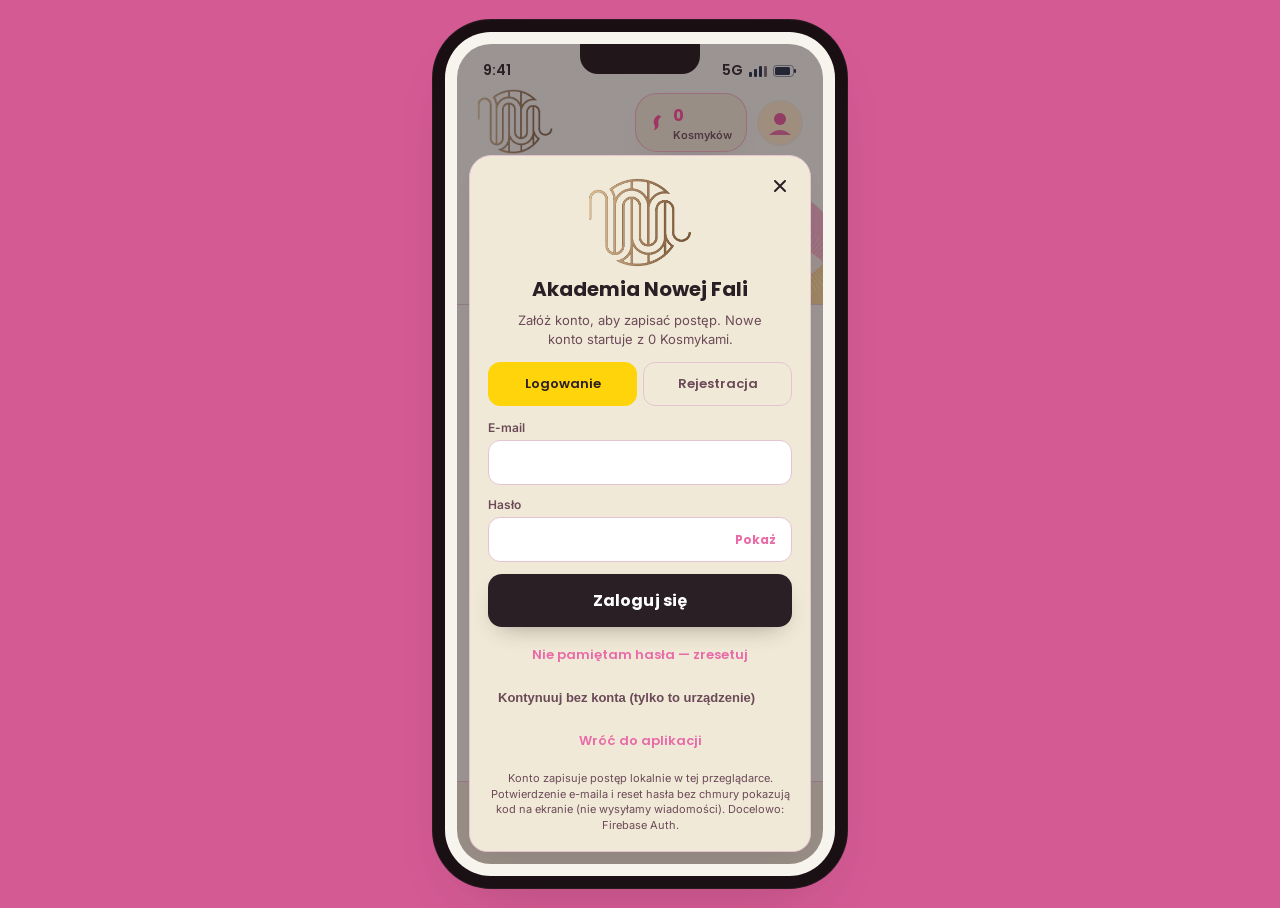
==== index.html @ e3525cc2 "Merge pull request #19 from barbaramajtm/cursor/auth-dismiss-home-71a2 fix: możliwość cofnięcia z lo" ====
<!DOCTYPE html>
<html lang="pl">
<head>
<meta charset="UTF-8">
<meta name="viewport" content="width=device-width, initial-scale=1.0">
<title>Akademia Nowej Fali</title>
<link rel="preconnect" href="https://fonts.googleapis.com">
<link rel="preconnect" href="https://fonts.gstatic.com" crossorigin>
<link href="https://fonts.googleapis.com/css2?family=Poppins:wght@400;500;600;700&family=Inter:wght@400;500;600&display=swap" rel="stylesheet">
<link rel="stylesheet" href="css/styles.css">
<script src="https://cdn.onesignal.com/sdks/web/v16/OneSignalSDK.page.js" defer></script>
<script>
  window.OneSignalDeferred = window.OneSignalDeferred || [];
  OneSignalDeferred.push(async function (OneSignal) {
    try {
      var path = location.pathname || '/';
      var base = path.replace(/\/index\.html$/i, '').replace(/\/$/, '') || '';
      /* Na GitHub Pages base = "/akademia-nowej-fali"; lokalnie może być "". */
      var swFile = (base ? base.slice(1) + '/' : '') + 'OneSignalSDKWorker.js';
      var swScope = (base || '') + '/';

      await OneSignal.init({
        appId: 'f9ab3b3e-9ff5-4d38-a955-3f979846f350',
        safari_web_id: 'web.onesignal.auto.09714a24-a3bb-414f-8109-d75a4f07e6fa',
        serviceWorkerPath: swFile,
        serviceWorkerParam: { scope: swScope },
        notifyButton: {
          enable: false
        }
      });

      window.AnfOneSignal = OneSignal;
      document.dispatchEvent(new CustomEvent('anf-onesignal-ready'));
    } catch (err) {
      console.error('[ANF OneSignal] init failed', err);
    }
  });
</script>
</head>
<body>
<div class="device">
  <div class="notch"></div>
  <div class="screen" id="screen">

    <!-- HOME -->
    <div id="view-home" class="view view-shell active">
      <div class="view-scroll">
        <section class="home-editorial editorial-grain" aria-label="Powitanie">
          <div class="home-editorial-blobs" aria-hidden="true"></div>
          <div class="home-editorial-eye" aria-hidden="true">
            <img src="assets/images/eye-motif-brand.png" alt="" width="108" height="162" decoding="async">
          </div>
          <div class="status">
            <span>9:41</span>
            <div class="icons"><span>5G</span>
              <svg width="18" height="12" viewBox="0 0 18 12"><rect x="0" y="7" width="3" height="5" rx="1" fill="#1E2A44"/><rect x="5" y="4" width="3" height="8" rx="1" fill="#1E2A44"/><rect x="10" y="1" width="3" height="11" rx="1" fill="#1E2A44"/><rect x="15" y="1" width="3" height="11" rx="1" fill="#6F6A70"/></svg>
              <svg width="24" height="12" viewBox="0 0 24 12"><rect x="0.5" y="0.5" width="20" height="11" rx="3" fill="none" stroke="#1E2A44" opacity=".5"/><rect x="2" y="2" width="15" height="8" rx="1.5" fill="#1E2A44"/><rect x="21" y="4" width="2" height="4" rx="1" fill="#1E2A44"/></svg>
            </div>
          </div>
          <div class="home-editorial-body">
            <div class="home-topbar">
              <div class="home-brand-logo">
                <img src="assets/images/nf-logo-gold.png" alt="Nowa Fala" width="76" height="65" decoding="async">
              </div>
              <div class="header-side">
                <div class="kosmyk-pill" aria-label="Kosmyki">
                  <svg width="19" height="19" viewBox="0 0 20 20" aria-hidden="true" focusable="false"><path d="M12 2 C7 5 6 9 8 13 C9 16 8 18 6 18 C10 18 13 15 12 11 C11.4 8.5 12.5 5.5 15 4 C14 3 13 2.4 12 2Z" fill="#FF4794"/></svg>
                  <div><div class="num" id="homeKosmyki">0</div><div class="lbl">Kosmyków</div></div>
                </div>
                <button class="avatar" id="homeAvatarBtn" type="button" aria-label="Profil" data-avatar-host data-avatar-size="30">
                  <svg width="30" height="30" viewBox="0 0 30 30"><circle cx="15" cy="11" r="6" fill="#FF4794"/><path d="M4 27 Q15 17 26 27 Z" fill="#2A1F24"/></svg>
                </button>
              </div>
            </div>
            <div class="header">
              <div class="greet">
                <div class="hello">Cześć, <span id="homeUserLabel">Uczennico</span></div>
                <div class="sub">Gotowa na dzisiejszą falę?</div>
              </div>
            </div>
            <p class="home-tagline">
              <span class="home-tagline-line">Zobacz więcej. Zrozum włosy.</span>
              <span class="home-tagline-line home-tagline-line--strong">Działaj świadomie.</span>
            </p>
          </div>
        </section>
        <div class="content">
          <div class="stats">
            <div class="stat-card stat-card--level">
              <div class="stat-top"><span class="stat-label">TWÓJ POZIOM</span><span class="stat-val" id="homeFala">Fala 7</span></div>
              <div class="bar"><i id="homeFalaBar" style="width:64%"></i></div>
              <div class="stat-foot" id="homeFalaFoot">640 / 1000 do Fali 8</div>
            </div>
            <div class="stat-card stat-card--streak" id="homeStreakCard">
              <div class="stat-top">
                <span class="stat-label">UTRZYMAJ SERIĘ</span>
                <span class="stat-val" id="homeStreak">12 <small>dni</small></span>
              </div>
              <div class="streak-visual" id="homeStreakVisual">
                <svg class="streak-kosmyk" width="18" height="18" viewBox="0 0 20 20" aria-hidden="true" focusable="false">
                  <path d="M12 2 C7 5 6 9 8 13 C9 16 8 18 6 18 C10 18 13 15 12 11 C11.4 8.5 12.5 5.5 15 4 C14 3 13 2.4 12 2Z" fill="#FFD40A"/>
                </svg>
                <div class="streak-days" id="homeStreakDays" role="img" aria-label="Postęp serii w tym tygodniu"></div>
              </div>
              <div class="streak-bar" role="presentation"><i id="homeStreakBar" style="width:85%"></i></div>
              <div class="stat-foot" id="homeStreakFoot">Zrób dziś jedną lekcję.</div>
            </div>
          </div>
          <section class="course-progress" id="homeCourseProgress" aria-labelledby="homeCourseLabel">
            <div class="course-progress-head">
              <span class="course-progress-label" id="homeCourseLabel">Postęp w Akademii</span>
              <span class="course-progress-val" id="homeCourseVal" aria-live="polite">0 z 0 dostępnych lekcji</span>
            </div>
            <div class="course-progress-track" id="homeCourseTrack" role="img" aria-label="Segmenty postępu w dostępnych lekcjach"></div>
            <p class="course-progress-foot" id="homeCourseFoot">Kolejne etapy będą pojawiać się tutaj wraz z rozwojem kursu.</p>
          </section>
          <div id="homeNotice" class="home-notice" hidden role="status"></div>
          <div id="homeModules"></div>
          <div id="homeSectionMission" class="home-section-hidden">
          <div class="sec-head"><h3>Misja dnia</h3></div>
          <div class="mission">
            <div class="ill">
              <svg width="26" height="26" viewBox="0 0 26 26"><circle cx="13" cy="13" r="11" fill="none" stroke="#D9982C" stroke-width="2"/><path d="M8 13l3 3 6-6" fill="none" stroke="#D9982C" stroke-width="2.4" stroke-linecap="round" stroke-linejoin="round"/></svg>
            </div>
            <div class="txt">
              <div class="k">Dziś</div>
              <div class="t">Rozpoznaj 6 typów struktury włosa</div>
              <div class="r">+30 Kosmyków · ok. 4 min</div>
            </div>
            <button class="go" type="button" disabled>Zacznij</button>
          </div>
          </div>
          <div id="homeSectionModules" class="home-section-hidden">
          <div class="sec-head"><h3>Twoje moduły</h3><a href="#" tabindex="-1">Zobacz wszystkie</a></div>
          <div class="modules">
            <div class="mod m-coral">
              <div class="ico"><svg width="26" height="26" viewBox="0 0 26 26"><rect x="9" y="3" width="8" height="13" rx="2.5" fill="#D86A3C"/><rect x="10.5" y="16" width="5" height="6" rx="1.5" fill="#C55B30"/><path d="M13 16v4" stroke="#FBE9DE" stroke-width="1.4"/><circle cx="13" cy="8" r="2" fill="#FBE9DE"/></svg></div>
              <div class="name">Koloryzacja</div>
              <div class="prog-lbl">4 / 8 Spraw</div>
              <div class="mbar"><i style="width:50%"></i></div>
            </div>
            <div class="mod m-plum">
              <div class="ico"><svg width="26" height="26" viewBox="0 0 26 26"><circle cx="7" cy="7" r="3.4" fill="none" stroke="#6E5391" stroke-width="2"/><circle cx="7" cy="19" r="3.4" fill="none" stroke="#6E5391" stroke-width="2"/><path d="M9.5 9.5L22 20M9.5 16.5L22 6" stroke="#6E5391" stroke-width="2" stroke-linecap="round"/></svg></div>
              <div class="name">Strzyżenie</div>
              <div class="prog-lbl">2 / 10 Spraw</div>
              <div class="mbar"><i style="width:20%"></i></div>
            </div>
            <div class="mod m-pink">
              <div class="ico"><svg width="26" height="26" viewBox="0 0 26 26"><path d="M13 3 C7 10 6 13 6 16 a7 7 0 0 0 14 0 C20 13 19 10 13 3Z" fill="none" stroke="#CF7392" stroke-width="2" stroke-linejoin="round"/><circle cx="13" cy="16" r="2.4" fill="#CF7392"/></svg></div>
              <div class="name">Chemia włosa</div>
              <div class="prog-lbl">6 / 9 Spraw</div>
              <div class="mbar"><i style="width:66%"></i></div>
            </div>
            <div class="mod m-sage">
              <div class="ico"><svg width="26" height="26" viewBox="0 0 26 26"><path d="M13 3l8 3v6c0 5-3.5 8-8 9-4.5-1-8-4-8-9V6l8-3Z" fill="none" stroke="#5F7449" stroke-width="2" stroke-linejoin="round"/><path d="M9.5 13l2.5 2.5 5-5" fill="none" stroke="#5F7449" stroke-width="2.2" stroke-linecap="round" stroke-linejoin="round"/></svg></div>
              <div class="name">BHP</div>
              <div class="prog-lbl">8 / 8 Spraw</div>
              <div class="mbar"><i style="width:100%"></i></div>
            </div>
          </div>
          </div>
          <div class="sec-head"><h3>Gablotka osiągnięć</h3></div>
          <button class="gablotka" id="homeGablotkaBtn" type="button">
            <div class="gab-badges" id="homeGabBadges"></div>
            <div class="gab-txt">
              <div class="t" id="homeGabCount">Gablotka</div>
              <div class="s" id="homeGabHint">Osiągnięcia pojawią się wraz z kolejnymi modułami</div>
            </div>
            <div class="gab-arrow">
              <svg width="9" height="16" viewBox="0 0 9 16"><path d="M1 1l6 7-6 7" fill="none" stroke="#1E2A44" stroke-width="2" stroke-linecap="round" stroke-linejoin="round" opacity="0.5"/></svg>
            </div>
          </button>
        </div>
      </div>
    </div>

    <!-- GABLOTKA -->
    <div id="view-gablotka" class="view view-shell">
      <div class="view-scroll">
        <header class="gab-hero editorial-grain">
          <div class="gab-hero-eye" aria-hidden="true">
            <img src="assets/images/eye-motif-brand.png" alt="" width="78" height="117" decoding="async">
          </div>
          <h2 id="gablotkaTitle">Twoja Gablotka</h2>
          <p class="gab-hero-sub" id="gablotkaSummary">Tu trafiają rzeczy, na które naprawdę trzeba było zapracować.</p>
          <p class="gab-hero-aside">Samo dobre światło nie wystarczy. Liczy się też wiedza.</p>
        </header>
        <div class="content content-tight" id="gablotkaBody">
          <!-- wypełniane przez shell.js -->
        </div>
      </div>
    </div>

    <!-- MODAL ODZNAKI -->
    <div class="modal-overlay" id="badgeModal" hidden>
      <div class="modal-sheet badge-modal-sheet" role="dialog" aria-labelledby="badgeModalTitle" aria-modal="true">
        <div class="badge-modal-symbol" id="badgeModalSymbol" aria-hidden="true"></div>
        <h3 id="badgeModalTitle">Odznaka</h3>
        <p class="badge-modal-status" id="badgeModalStatus"></p>
        <p class="badge-modal-desc" id="badgeModalDesc"></p>
        <p class="badge-modal-cond" id="badgeModalCond"></p>
        <p class="badge-modal-date" id="badgeModalDate" hidden></p>
        <div class="modal-actions">
          <button class="btn btn-primary" id="badgeModalClose" type="button">Zamknij</button>
        </div>
      </div>
    </div>

    <!-- PROFIL -->
    <div id="view-profile" class="view view-shell">
      <div class="view-scroll">
        <div class="profile-hero editorial-grain">
          <div class="profile-hero-eye" aria-hidden="true">
            <img src="assets/images/eye-motif-brand.png" alt="" width="96" height="144" decoding="async">
          </div>
          <div class="profile-hero-logo" aria-hidden="true">
            <img src="assets/images/nf-logo-gold.png" alt="" width="56" height="48" decoding="async">
          </div>
          <div class="profile-hero-arc" aria-hidden="true"></div>
          <div class="subpage-head profile-head">
            <h2>Profil</h2>
            <p id="profileSub">Twoje postępy w nauce</p>
          </div>
        </div>
        <div class="content content-tight">
          <div class="profile-card profile-card--main">
            <button type="button" class="profile-avatar" id="profileAvatarBtn" data-avatar-host data-avatar-size="54" aria-label="Zmień avatar">
              <svg width="54" height="54" viewBox="0 0 30 30"><circle cx="15" cy="11" r="6" fill="#FF4794"/><path d="M4 27 Q15 17 26 27 Z" fill="#2A1F24"/></svg>
            </button>
            <p class="profile-avatar-hint">Dotknij, aby wybrać avatar</p>
            <div class="profile-name" id="profileName">Uczennico</div>
            <div class="profile-meta" id="profileMeta">Fala 1 · 0 Kosmyków</div>
            <div class="profile-kos-chip">
              <svg width="16" height="16" viewBox="0 0 20 20" aria-hidden="true"><path d="M12 2 C7 5 6 9 8 13 C9 16 8 18 6 18 C10 18 13 15 12 11 C11.4 8.5 12.5 5.5 15 4 C14 3 13 2.4 12 2Z" fill="#FF4794"/></svg>
              <span id="profileKosmyki">0</span> Kosmyków
            </div>
          </div>
          <section class="profile-account" aria-labelledby="profileAccountTitle">
            <h3 id="profileAccountTitle">Konto</h3>
            <p class="profile-account-meta" id="profileAccountMeta">Nie jesteś zalogowana.</p>
            <div class="profile-account-actions">
              <button type="button" class="btn btn-primary" id="profileAuthOpen">Zaloguj / Załóż konto</button>
              <button type="button" class="btn btn-ghost" id="profileLogout" hidden>Wyloguj</button>
            </div>
          </section>
          <div class="stats profile-stats">
            <div class="stat-card stat-card--level">
              <div class="stat-top"><span class="stat-label" id="profileLevelLabel">TWÓJ POZIOM</span><span class="stat-val" id="profileFala">Fala 1</span></div>
              <div class="bar"><i id="profileFalaBar" style="width:0%"></i></div>
              <div class="stat-foot" id="profileFalaFoot">0 / 1000 do Fali 2</div>
            </div>
            <div class="stat-card stat-card--streak">
              <div class="stat-top"><span class="stat-label" id="profileStreakLabel">UTRZYMAJ SERIĘ</span><span class="stat-val" id="profileStreak">0 <small>dni</small></span></div>
              <div class="stat-foot" id="profileStreakFoot">Zrób dziś jedną lekcję.</div>
            </div>
          </div>
          <section class="profile-rhythm" aria-labelledby="profileRhythmTitle">
            <h3 id="profileRhythmTitle">Twój rytm nauki</h3>
            <p id="profileRhythmVal">Ukończ pierwszą lekcję, aby zobaczyć swój rytm</p>
          </section>
          <section class="profile-push" aria-labelledby="profilePushTitle">
            <h3 id="profilePushTitle">Powiadomienia</h3>
            <p class="profile-push-note">Włącz przypomnienia o nauce — dostaniesz je nawet gdy aplikacja jest zamknięta.</p>
            <button type="button" class="btn btn-ghost profile-push-btn" id="profilePushEnable">Włącz powiadomienia</button>
            <p class="profile-push-status" id="profilePushStatus" hidden></p>
          </section>
          <section class="profile-admin" id="profileAdminSection" aria-labelledby="profileAdminTitle" hidden>
            <h3 id="profileAdminTitle">Administrator / QA</h3>
            <p class="profile-admin-note">Tryb piaskownicy: przeglądaj wszystkie lekcje bez zmiany postępu uczennicy. Widoczne tylko po wejściu z <code>?admin=1</code> i haśle.</p>
            <button type="button" class="btn btn-primary profile-admin-btn" id="profileAdminToggle">Włącz tryb administratora</button>
            <button type="button" class="btn btn-ghost profile-admin-btn" id="profileAdminUsers" hidden>Lista kont uczennic</button>
            <button type="button" class="btn btn-ghost profile-admin-btn" id="profileResetProgress">Reset postępu użytkownika</button>
          </section>
        </div>
      </div>
    </div>

    <!-- LEKCJA -->
    <div id="view-lesson" class="view view-lesson">
      <div class="topbar">
        <button class="close" id="closeBtn" type="button" aria-label="Zamknij lekcję"></button>
        <div class="progress" id="progress"></div>
        <div class="kwrap" id="kwrap">
          <span class="kicon" id="kicon"></span>
          <span class="num" id="kNum">0</span>
        </div>
      </div>
      <div class="float-k" id="floatK"></div>
      <div class="stage" id="stage"></div>
      <div class="feedback" id="fb">
        <div class="fhead">
          <div class="fic" id="fic"></div>
          <div class="ftitle" id="ftitle"></div>
          <div class="kchip" id="fkchip">
            <span class="kicon-sm" id="fkicon"></span>
            <span id="fkval"></span>
          </div>
        </div>
        <div class="fclient" id="fclient" hidden></div>
        <div class="fwhy" id="fwhy"></div>
        <div class="bonus" id="fbonus" hidden></div>
        <div class="aha" id="faha" hidden>
          <div class="at"><span class="eye-motif eye-motif--hint" aria-hidden="true"><svg viewBox="0 0 80 48" fill="none"><ellipse cx="40" cy="18" rx="28" ry="14" fill="#FFD40A" opacity=".55"/><path d="M8 30 Q40 8 72 30 Q40 44 8 30Z" fill="#E8A8B8"/><ellipse cx="40" cy="28" rx="22" ry="12" fill="#FFFBF5"/><circle cx="40" cy="28" r="9" fill="#D97B94"/><circle cx="40" cy="28" r="4.5" fill="#1A2744"/><circle cx="43" cy="25" r="1.6" fill="#FFFBF5" opacity=".7"/></svg></span>Wskazówka eksperta</div>
          <div class="ab" id="fahab"></div>
        </div>
        <button class="btn btn-primary" id="fnext" type="button">Dalej</button>
      </div>
    </div>

    <!-- DOLNA NAWIGACJA (Home, Gablotka, Profil) -->
    <nav class="shell-nav" id="shellNav">
      <button class="nav-item active" data-nav="home" type="button">
        <svg width="24" height="24" viewBox="0 0 24 24"><path d="M3 11l9-7 9 7M5 9.5V20h14V9.5" fill="none" stroke="currentColor" stroke-width="2" stroke-linecap="round" stroke-linejoin="round"/></svg>
        Nauka<div class="dot"></div>
      </button>
      <button class="nav-item" data-nav="reviews" type="button" disabled aria-disabled="true">
        <svg width="24" height="24" viewBox="0 0 24 24"><path d="M20 12a8 8 0 1 1-2.3-5.6M20 4v4h-4" fill="none" stroke="currentColor" stroke-width="2" stroke-linecap="round" stroke-linejoin="round"/></svg>
        Powtórki<div class="dot"></div>
      </button>
      <button class="nav-item" data-nav="ranking" type="button" disabled aria-disabled="true">
        <svg width="24" height="24" viewBox="0 0 24 24"><path d="M6 20v-6M12 20V4M18 20v-9" fill="none" stroke="currentColor" stroke-width="2" stroke-linecap="round" stroke-linejoin="round"/></svg>
        Ranking<div class="dot"></div>
      </button>
      <button class="nav-item" data-nav="profile" type="button">
        <svg width="24" height="24" viewBox="0 0 24 24"><circle cx="12" cy="8" r="4" fill="none" stroke="currentColor" stroke-width="2"/><path d="M4 20c0-4 3.5-6 8-6s8 2 8 6" fill="none" stroke="currentColor" stroke-width="2" stroke-linecap="round"/></svg>
        Profil<div class="dot"></div>
      </button>
    </nav>

    <!-- AUTH GATE (wewnątrz ekranu telefonu) -->
    <div class="auth-gate" id="authGate" hidden>
      <div class="auth-sheet" role="dialog" aria-labelledby="authTitle" aria-modal="true">
        <button type="button" class="auth-close" id="authCloseBtn" aria-label="Zamknij i wróć do aplikacji">
          <svg width="18" height="18" viewBox="0 0 18 18" aria-hidden="true" focusable="false">
            <path d="M4 4l10 10M14 4L4 14" fill="none" stroke="currentColor" stroke-width="2" stroke-linecap="round"/>
          </svg>
        </button>
        <div class="auth-brand">
          <img class="nf-logo" src="assets/images/nf-logo-gold.png" alt="Nowa Fala" width="104" height="89" decoding="async">
          <h2 id="authTitle">Akademia Nowej Fali</h2>
          <p>Załóż konto, aby zapisać postęp. Nowe konto startuje z 0 Kosmykami.</p>
        </div>
        <div class="auth-tabs" role="tablist">
          <button type="button" class="auth-tab is-active" id="authTabLogin" data-auth-tab="login">Logowanie</button>
          <button type="button" class="auth-tab" id="authTabRegister" data-auth-tab="register">Rejestracja</button>
        </div>

        <div class="auth-panel" id="authPanelLogin">
          <div class="auth-field">
            <label for="authLoginEmail">E-mail</label>
            <input id="authLoginEmail" type="email" autocomplete="username" required>
          </div>
          <div class="auth-field">
            <label for="authLoginPassword">Hasło</label>
            <div class="auth-pass-wrap">
              <input id="authLoginPassword" type="password" autocomplete="current-password" required>
              <button type="button" class="auth-peek-btn" data-peek-for="authLoginPassword" aria-label="Pokaż hasło">Pokaż</button>
            </div>
          </div>
          <p class="auth-error" id="authLoginError" role="alert"></p>
          <div class="auth-actions">
            <button type="button" class="btn btn-primary" id="authLoginSubmit">Zaloguj się</button>
            <button type="button" class="auth-link-btn" id="authForgotOpen">Nie pamiętam hasła — zresetuj</button>
          </div>
        </div>

        <div class="auth-panel" id="authPanelRegister" hidden>
          <div class="auth-field">
            <label for="authRegName">Imię</label>
            <input id="authRegName" type="text" autocomplete="given-name" required>
          </div>
          <div class="auth-field">
            <label for="authRegEmail">E-mail</label>
            <input id="authRegEmail" type="email" autocomplete="email" required>
          </div>
          <div class="auth-field">
            <label for="authRegPassword">Hasło (min. 8 znaków)</label>
            <div class="auth-pass-wrap">
              <input id="authRegPassword" type="password" autocomplete="new-password" required minlength="8">
              <button type="button" class="auth-peek-btn" data-peek-for="authRegPassword" aria-label="Pokaż hasło">Pokaż</button>
            </div>
          </div>
          <div class="auth-field">
            <label for="authRegPassword2">Powtórz hasło</label>
            <div class="auth-pass-wrap">
              <input id="authRegPassword2" type="password" autocomplete="new-password" required minlength="8">
              <button type="button" class="auth-peek-btn" data-peek-for="authRegPassword2" aria-label="Pokaż hasło">Pokaż</button>
            </div>
          </div>
          <div class="auth-consents">
            <label class="auth-check">
              <input type="checkbox" id="authConsentPrivacy">
              <span>Akceptuję <a href="privacy.html" target="_blank" rel="noopener">Politykę prywatności</a> (RODO) — wymagane.</span>
            </label>
            <label class="auth-check">
              <input type="checkbox" id="authConsentTerms">
              <span>Akceptuję <a href="terms.html" target="_blank" rel="noopener">Regulamin</a> — wymagane.</span>
            </label>
            <label class="auth-check">
              <input type="checkbox" id="authConsentAge">
              <span>Mam ukończone 16 lat albo rejestruję się za zgodą opiekuna prawnego — wymagane.</span>
            </label>
            <label class="auth-check auth-check--optional">
              <input type="checkbox" id="authConsentMarketing">
              <span>Chcę otrzymywać informacje o nowościach Akademii (opcjonalnie).</span>
            </label>
          </div>
          <p class="auth-error" id="authRegisterError" role="alert"></p>
          <div class="auth-actions">
            <button type="button" class="btn btn-primary" id="authRegisterSubmit">Utwórz konto</button>
          </div>
        </div>

        <div class="auth-panel" id="authPanelVerify" hidden>
          <p class="auth-panel-lead" id="authVerifyLead">Potwierdź adres e-mail, żeby aktywować konto.</p>
          <div class="auth-code-box" id="authVerifyCodeBox" hidden>
            <p class="auth-code-label">Twój kod potwierdzenia (tryb lokalny — <strong>nie wysyłamy e-maila</strong>):</p>
            <p class="auth-code-value" id="authVerifyCodeValue" aria-live="polite"></p>
            <p class="auth-code-hint">Zapisz ten kod. Bez serwera poczty nie dostaniesz go na skrzynkę.</p>
          </div>
          <div class="auth-field">
            <label for="authVerifyEmail">E-mail</label>
            <input id="authVerifyEmail" type="email" autocomplete="email" required>
          </div>
          <div class="auth-field">
            <label for="authVerifyCode">Kod potwierdzenia</label>
            <input id="authVerifyCode" type="text" inputmode="numeric" autocomplete="one-time-code" maxlength="8" required>
          </div>
          <p class="auth-error" id="authVerifyError" role="alert"></p>
          <div class="auth-actions">
            <button type="button" class="btn btn-primary" id="authVerifySubmit">Potwierdź e-mail</button>
            <button type="button" class="auth-link-btn" id="authVerifyResend">Pokaż nowy kod (bez e-maila)</button>
            <button type="button" class="auth-link-btn" id="authVerifyBack">Wróć do logowania</button>
          </div>
        </div>

        <div class="auth-panel" id="authPanelReset" hidden>
          <p class="auth-panel-lead">Reset hasła działa lokalnie na tym urządzeniu. <strong>Nie wysyłamy e-maili</strong> — bez Firebase / serwera poczty kod pojawi się tutaj na ekranie.</p>
          <div class="auth-field">
            <label for="authResetEmail">E-mail konta</label>
            <input id="authResetEmail" type="email" autocomplete="email" required>
          </div>
          <div class="auth-actions" id="authResetStepRequest">
            <button type="button" class="btn btn-primary" id="authResetRequest">Pokaż kod resetu</button>
          </div>
          <div id="authResetStepConfirm" hidden>
            <div class="auth-code-box" id="authResetCodeBox" hidden>
              <p class="auth-code-label">Kod resetu (tylko na tym ekranie):</p>
              <p class="auth-code-value" id="authResetCodeValue" aria-live="polite"></p>
            </div>
            <div class="auth-field">
              <label for="authResetCode">Kod resetu</label>
              <input id="authResetCode" type="text" inputmode="numeric" autocomplete="one-time-code" maxlength="8" required>
            </div>
            <div class="auth-field">
              <label for="authResetPassword">Nowe hasło (min. 8 znaków)</label>
              <div class="auth-pass-wrap">
                <input id="authResetPassword" type="password" autocomplete="new-password" required minlength="8">
                <button type="button" class="auth-peek-btn" data-peek-for="authResetPassword" aria-label="Pokaż hasło">Pokaż</button>
              </div>
            </div>
            <div class="auth-field">
              <label for="authResetPassword2">Powtórz nowe hasło</label>
              <div class="auth-pass-wrap">
                <input id="authResetPassword2" type="password" autocomplete="new-password" required minlength="8">
                <button type="button" class="auth-peek-btn" data-peek-for="authResetPassword2" aria-label="Pokaż hasło">Pokaż</button>
              </div>
            </div>
            <div class="auth-actions">
              <button type="button" class="btn btn-primary" id="authResetSubmit">Ustaw nowe hasło</button>
            </div>
          </div>
          <p class="auth-error" id="authResetError" role="alert"></p>
          <button type="button" class="auth-link-btn" id="authResetBack">Wróć do logowania</button>
        </div>

        <button type="button" class="auth-guest" id="authGuestBtn">Kontynuuj bez konta (tylko to urządzenie)</button>
        <button type="button" class="auth-link-btn auth-dismiss-link" id="authDismissBtn">Wróć do aplikacji</button>
        <p class="auth-note">Konto zapisuje postęp lokalnie w tej przeglądarce. Potwierdzenie e-maila i reset hasła bez chmury pokazują kod na ekranie (nie wysyłamy wiadomości). Docelowo: Firebase Auth.</p>
      </div>
    </div>

    <!-- ADMIN: lista kont -->
    <div class="admin-users-sheet" id="adminUsersSheet" hidden>
      <div class="admin-users-head">
        <h3>Konta uczennic</h3>
        <button type="button" class="btn btn-ghost" id="adminUsersClose">Zamknij</button>
      </div>
      <p class="auth-note" style="text-align:left;margin:0">Widoczne tylko po odblokowaniu trybu administratora hasłem. Dane z tego urządzenia.</p>
      <ul class="admin-users-list" id="adminUsersList"></ul>
    </div>

    <div class="avatar-picker-sheet" id="avatarPickerSheet" hidden>
      <div class="avatar-picker-card" role="dialog" aria-labelledby="avatarPickerTitle" aria-modal="true">
        <div class="avatar-picker-head">
          <h3 id="avatarPickerTitle">Wybierz avatar</h3>
          <button type="button" class="btn btn-ghost" id="avatarPickerClose">Zamknij</button>
        </div>
        <p class="avatar-picker-note">Zestaw gotowych awatarów — bez wgrywania zdjęć.</p>
        <div class="avatar-picker-grid" id="avatarPickerGrid"></div>
      </div>
    </div>

  </div>
</div>

<!-- MODAL WYJŚCIA Z LEKCJI -->
<div class="modal-overlay" id="exitModal" hidden>
  <div class="modal-sheet" role="dialog" aria-labelledby="exitModalTitle" aria-modal="true">
    <h3 id="exitModalTitle">Wyjść z lekcji?</h3>
    <p>Bieżący postęp zostanie utracony.</p>
    <div class="modal-actions">
      <button class="btn btn-primary" id="exitStayBtn" type="button">Zostań</button>
      <button class="btn btn-ghost modal-leave" id="exitLeaveBtn" type="button">Wyjdź</button>
    </div>
  </div>
</div>

<script src="js/auth.js"></script>
<script src="js/state.js"></script>
<script src="js/avatars.js"></script>
<script src="js/badges.js"></script>
<script src="js/lessons-catalog.js"></script>
<script src="js/admin.js"></script>
<script src="js/ui-effects.js"></script>
<script src="js/onesignal-ui.js"></script>
<script src="js/shell.js"></script>
<script src="js/app.js"></script>
</body>
</html>
---- css/styles.css ----
/* ============================================================
   Akademia Nowej Fali — paleta z nowego oka + wzornika
   off-white bg + pink / orange / yellow accents (matte, flat)
   ============================================================ */
@import url('animations.css');

:root{
  /* Tło off-white pod złote logo NF; akcenty z oka bez zmian
     (pink #E86BA8 / hot #FF4794, orange #F7A527, yellow #FFD40A) */
  --color-background:#F7F4EE;
  --color-pink:#E86BA8;
  --color-pink-hot:#FF4794;
  --color-mustard:#FFD40A;
  --color-magenta:#E86BA8;
  --color-orange:#F7A527;
  --color-surface:#F1E9D7;
  --color-ink:#2A1F24;
  --color-text-muted:#6B4A58;
  --color-line:#E5C4D0;

  --color-navy:var(--color-ink);
  --color-rose:var(--color-pink-hot);
  --color-coral:var(--color-pink-hot);
  --color-peach:#F7E6D4;
  --color-sage:#E8D4C0;
  --color-mint:#F6EFDF;
  --color-olive:#6B4A58;
  --color-pink-soft:#F5C4D8;
  --color-yellow:var(--color-mustard);

  --bg:var(--color-background);
  --card:var(--color-surface);
  --ink:var(--color-ink);
  --ink-muted:var(--color-text-muted);
  --muted:var(--color-text-muted);
  --navy:var(--color-ink);
  --rose:var(--color-pink-hot);
  --coral:var(--color-pink-hot);
  --magenta:var(--color-pink);
  --peach:var(--color-peach);
  --mustard:var(--color-mustard);
  --sage:var(--color-sage);
  --mint:var(--color-mint);
  --olive:var(--color-olive);
  --line:var(--color-line);
  --terracotta:var(--color-orange);
  --dusty-pink:#F0A0C0;
  --cream:var(--color-surface);
  --plum-tint:#F8D6E6;
  --red-tint:#F8D0E0;
  --gold-tint:#FFE9A0;
  --pink-soft:var(--color-pink-soft);
  --orange:var(--color-orange);
  --yellow:var(--color-mustard);
  --pink:var(--color-pink);
  --pink-hot:var(--color-pink-hot);

  --r-lg:28px;
  --r:20px;
  --r-sm:14px;
  --radius-lg:28px;
  --radius:20px;
  --radius-sm:14px;
  --shadow-soft:0 14px 36px -20px rgba(42,31,36,.22);
  --shadow-card:0 12px 30px -16px rgba(42,31,36,.16);
}

*{margin:0;padding:0;box-sizing:border-box;-webkit-font-smoothing:antialiased;}
html{overflow-x:hidden;}
body{font-family:'Inter',sans-serif;background:#D45A94;color:var(--ink);min-height:100vh;min-height:100dvh;display:flex;align-items:center;justify-content:center;padding:32px 16px;font-size:15px;overflow-x:hidden;}

.device{width:390px;height:844px;max-width:100vw;background:var(--bg);border-radius:46px;padding:12px;position:relative;
  box-shadow:0 28px 64px -24px rgba(42,31,36,.28),0 0 0 12px #1a1014,0 0 0 13px #2a1a22;overflow:hidden;}
.notch{position:absolute;top:12px;left:50%;transform:translateX(-50%);width:120px;height:30px;background:#1a1014;border-radius:0 0 18px 18px;z-index:60;}
.screen{width:100%;height:100%;background:var(--bg);border-radius:34px;overflow:hidden;position:relative;}
.screen-shell .view-scroll{height:100%;overflow-y:auto;overflow-x:hidden;scrollbar-width:none;padding-bottom:calc(110px + env(safe-area-inset-bottom,0px));position:relative;-webkit-overflow-scrolling:touch;}
.screen-shell .view-scroll::-webkit-scrollbar{display:none;}

.view{display:none;position:absolute;inset:0;}
.view.active{display:block;}
.view-lesson{overflow:hidden;}

/* ---- motyw oka ---- */
.eye-motif{display:inline-block;vertical-align:middle;flex-shrink:0;}
.eye-motif svg,.eye-motif img{display:block;width:100%;height:auto;}
.eye-motif--hint{width:26px;height:16px;margin-right:6px;opacity:.95;}
.eye-motif--done{width:72px;height:auto;margin:0 auto 14px;opacity:.96;}

/* ---- HOME: ekran edytorialowy ---- */
.home-editorial{
  position:relative;padding:0 0 22px;overflow:hidden;
  background:var(--bg);
  border-bottom:1px solid var(--line);
}
.home-editorial-blobs{display:none;}
/* Złote logo NF — główny znak marki; oko zostaje jako delikatny akcent */
.home-topbar{
  display:flex;justify-content:space-between;align-items:flex-start;gap:10px;
  margin:4px 0 2px;
}
.home-brand-logo{
  margin:0;width:76px;max-width:28%;flex-shrink:0;
}
.home-brand-logo img{
  width:100%;height:auto;display:block;
}
.home-editorial-eye{
  /* Start oka poniżej topbara (logo + Kosmyki/avatar) — bez nachodzenia */
  position:absolute;top:148px;right:-14px;width:108px;height:auto;
  pointer-events:none;z-index:1;opacity:.38;
}
.home-editorial-eye img{
  width:100%;height:auto;display:block;
  border-radius:0;
}
.home-editorial-body{position:relative;z-index:2;padding:0 20px 4px;}
.home-tagline{
  margin-top:18px;display:flex;flex-direction:column;gap:5px;
  max-width:min(100%,300px);width:max-content;
}
.home-tagline-line{font-family:'Poppins';font-weight:600;font-size:14px;line-height:1.45;color:var(--navy);width:max-content;}
.home-tagline-line--strong{font-weight:700;font-size:15px;line-height:1.35;color:var(--navy);}
.header,.greet,.header-side,.home-tagline,.home-topbar{position:relative;z-index:2;}

.status{display:flex;justify-content:space-between;align-items:center;padding:16px 26px 4px;font-family:'Poppins';font-weight:600;font-size:14px;color:var(--ink);position:relative;z-index:2;}
.status .icons{display:flex;gap:6px;align-items:center;}
.content{padding:20px 20px 24px;}
.content-tight{padding-top:0;}

.header{display:flex;justify-content:space-between;align-items:flex-start;margin:10px 0 0;gap:10px;}
/* W jednym rzędzie z logo — całkowicie nad okiem, bez nachodzenia */
.header-side{
  display:flex;align-items:center;gap:10px;flex-shrink:0;
  margin-top:4px;
}
.greet .hello{font-family:'Poppins';font-weight:700;font-size:26px;color:var(--navy);line-height:1.08;letter-spacing:-.02em;}
.greet .sub{font-size:14px;color:var(--ink-muted);margin-top:5px;font-weight:500;}
.kosmyk-pill{display:flex;align-items:center;gap:7px;background:var(--card);border:1.5px solid rgba(255,71,148,.35);padding:9px 14px 9px 11px;border-radius:22px;box-shadow:var(--shadow-soft);}
.kosmyk-pill .num{font-family:'Poppins';font-weight:700;font-size:16px;color:var(--pink-hot);}
.kosmyk-pill .lbl{font-size:11px;color:var(--muted);font-weight:600;}
.avatar{width:46px;height:46px;border-radius:50%;background:var(--plum-tint);display:flex;align-items:center;justify-content:center;overflow:hidden;flex-shrink:0;border:2px solid var(--card);box-shadow:var(--shadow-soft);cursor:pointer;padding:0;}

.stats{display:grid;grid-template-columns:1fr 1fr;gap:12px;margin-bottom:22px;}
.stat-card{background:var(--card);border-radius:var(--radius);padding:15px 16px;border:1.5px solid var(--line);box-shadow:var(--shadow-soft);}
.stat-card--level{border-color:rgba(247,165,39,.4);background:linear-gradient(180deg,#FFFCFA 0%,var(--mint) 160%);}
.stat-card--streak{background:linear-gradient(180deg,#FFF8F4 0%,#FFE4F0 180%);border-color:rgba(232,107,168,.35);}
.stat-top{display:flex;justify-content:space-between;align-items:flex-start;gap:8px;margin-bottom:11px;}
.stat-label{font-size:10px;color:var(--olive);font-weight:700;text-transform:uppercase;letter-spacing:.75px;line-height:1.3;}
.stat-card--streak .stat-label{color:var(--rose);}
.stat-val{font-family:'Poppins';font-weight:700;font-size:16px;color:var(--navy);white-space:nowrap;}
.stat-val small{font-weight:600;font-size:12px;color:var(--muted);}
.stat-foot{font-size:12px;color:var(--muted);margin-top:8px;line-height:1.35;font-weight:500;}
.bar{height:6px;background:var(--cream);border-radius:4px;overflow:hidden;}
.bar > i{display:block;height:100%;background:var(--orange);border-radius:4px;transition:width .7s cubic-bezier(.25,.9,.35,1);}
.stat-card--streak .bar > i{background:var(--pink-hot);}

.course-progress{background:var(--card);border:1.5px solid var(--line);border-radius:var(--radius);padding:16px 16px 14px;margin-bottom:22px;box-shadow:var(--shadow-soft);position:relative;overflow:hidden;}
.course-progress::before{
  content:'';position:absolute;top:-18px;right:-14px;width:72px;height:72px;border-radius:50%;
  background:var(--mustard);opacity:.14;pointer-events:none;
}
.course-progress-head{display:flex;justify-content:space-between;align-items:baseline;gap:8px;margin-bottom:12px;position:relative;z-index:1;}
.course-progress-label{font-size:10px;font-weight:700;text-transform:uppercase;letter-spacing:.75px;color:var(--olive);}
.course-progress-val{font-family:'Poppins';font-weight:700;font-size:13px;color:var(--navy);text-align:right;}
.course-progress-track{display:flex;gap:6px;margin-bottom:10px;position:relative;z-index:1;}
.course-seg{flex:1;height:10px;border-radius:5px;background:var(--cream);border:1px solid rgba(228,212,194,.9);transition:background .35s ease,border-color .35s ease;}
.course-seg.is-filled{background:var(--orange);border-color:var(--orange);}
.course-seg.is-current{background:var(--mustard);border-color:var(--pink-hot);}
.course-progress-foot{font-size:12px;color:var(--muted);line-height:1.4;font-weight:500;position:relative;z-index:1;}

.stat-card--streak .streak-visual{display:flex;align-items:center;gap:8px;margin-bottom:8px;}
.streak-kosmyk{flex-shrink:0;display:block;}
.streak-days{display:flex;gap:4px;flex:1;align-items:flex-end;height:20px;}
.streak-day{flex:1;height:10px;border-radius:4px;background:var(--mint);border:1.5px solid transparent;box-sizing:border-box;transition:height .25s ease,background .25s ease;}
.streak-day.is-on{background:var(--sage);height:14px;}
.streak-day.is-today{background:var(--coral);height:17px;border-color:var(--navy);}
.streak-bar{height:4px;background:var(--cream);border-radius:3px;overflow:hidden;margin-bottom:6px;}
.streak-bar > i{display:block;height:100%;background:var(--mustard);border-radius:3px;transition:width .6s ease;}

/* ---- karta Kontynuuj naukę ---- */
.continue-card{position:relative;overflow:hidden;border:none!important;margin-bottom:18px;padding:0!important;background:transparent!important;box-shadow:none!important;}
.continue-card--ph .continue-surface{
  background:linear-gradient(145deg,var(--mint) 0%,#C9DDB8 55%,var(--cream) 120%);
  border-color:rgba(107,122,79,.28);
}
.continue-card--hair .continue-surface{
  background:linear-gradient(150deg,#FFE4DC 0%,var(--pink-soft) 50%,#FFF0E8 100%);
  border-color:rgba(217,123,148,.35);
}
.continue-card--numeracja .continue-surface{
  background:var(--mint);
  border-color:rgba(166,181,141,.4);
}
.continue-surface{position:relative;z-index:1;background:var(--peach);border:1.5px solid var(--line);border-radius:var(--radius-lg);padding:22px 20px 20px;box-shadow:var(--shadow-card);}
.continue-surface.editorial-grain{overflow:hidden;}
.continue-surface::before{
  content:'';position:absolute;width:110px;height:110px;border-radius:42% 58% 50% 50%;
  top:-36px;left:-28px;background:var(--mustard);opacity:.16;pointer-events:none;z-index:0;
}
.continue-card--hair .continue-surface::before{background:var(--coral);opacity:.14;}
.continue-card--numeracja .continue-surface::before{background:var(--olive);opacity:.14;}
.continue-motif{position:absolute!important;top:-4px;right:-14px;width:128px!important;height:96px!important;opacity:1;pointer-events:none;z-index:0;}
.continue-motif svg{width:100%;height:100%;display:block;}
.continue-card .eyebrow{font-size:10px;font-weight:700;letter-spacing:1.1px;text-transform:uppercase;color:var(--olive);margin-bottom:6px;}
.continue-card--hair .eyebrow{color:var(--rose);}
.continue-card--numeracja .eyebrow{color:var(--olive);}
.continue-card h2{font-family:'Poppins';font-weight:700;font-size:23px;line-height:1.12;margin:0 0 6px;color:var(--navy);letter-spacing:-.02em;}
.continue-card .meta{font-size:13px;font-weight:600;color:var(--ink-muted);margin-bottom:14px;line-height:1.35;}
.home-module-progress{margin-bottom:16px;}
.home-module-progress-label{display:block;font-size:12px;font-weight:600;color:var(--navy);margin-bottom:8px;}
.continue-card .hbar{height:6px;background:rgba(255,251,245,.72);border-radius:4px;overflow:hidden;}
.continue-card .hbar > i{display:block;height:100%;background:var(--coral);border-radius:4px;transition:width .9s cubic-bezier(.25,.9,.35,1);}
.continue-card--ph .hbar > i{background:var(--coral);}
.continue-card--hair .hbar > i{background:var(--mustard);}
.continue-card--numeracja .hbar > i{background:var(--olive);}
.cta{width:100%;border:none;cursor:pointer;background:var(--navy);color:#fff;font-family:'Poppins';font-weight:700;font-size:16px;padding:15px;border-radius:var(--r-sm);display:flex;align-items:center;justify-content:center;gap:8px;box-shadow:0 12px 28px -14px rgba(26,39,68,.48);transition:transform .12s ease,background .12s ease;}
.cta:active{transform:scale(.98);background:#121c32;}
.cta:disabled{opacity:.5;cursor:default;box-shadow:none;}

.home-section-hidden{display:none!important;}
.home-notice{margin:0 0 14px;padding:12px 14px;border-radius:var(--r);background:var(--mint);color:var(--olive);font-size:13px;line-height:1.45;font-weight:600;border:1px solid rgba(126,140,104,.22);}
.sec-head{display:flex;justify-content:space-between;align-items:baseline;margin:6px 2px 12px;}
.sec-head h3{font-family:'Poppins';font-weight:700;font-size:18px;color:var(--navy);letter-spacing:-.01em;}
.sec-head a{font-size:12px;color:var(--navy);font-weight:700;text-decoration:none;pointer-events:none;opacity:.45;}

.home-lessons{margin-bottom:24px;}
.home-lessons-note{font-size:12px;line-height:1.45;color:var(--muted);font-weight:500;margin:0 2px 12px;padding:0;}
.home-module{margin-bottom:28px;}
.home-module:last-child{margin-bottom:8px;}

/* ---- kafelki lekcji ---- */
.lesson-tile{margin-bottom:10px;transition:transform .25s ease,box-shadow .25s ease,border-color .25s ease;}
.lesson-tile:last-child{margin-bottom:0;}
.lesson-tile.mission{display:flex;align-items:center;gap:14px;border-radius:var(--radius);padding:14px 16px;background:var(--card);border:1.5px solid var(--line);box-shadow:var(--shadow-soft);}
.lesson-tile:not(.is-locked):not(.is-completed){
  border-color:transparent;border-width:0;background:var(--card);
  box-shadow:inset 4px 0 0 var(--coral),var(--shadow-soft);
}
.lesson-tile.is-completed{
  background:linear-gradient(90deg,var(--mint) 0%,var(--card) 70%);
  border-color:rgba(143,168,122,.4);border-width:1.5px;
  box-shadow:inset 4px 0 0 var(--sage),var(--shadow-soft);
}
.lesson-tile.is-completed .txt .k{color:var(--olive);font-weight:700;}
.lesson-tile.is-locked{align-items:flex-start;justify-content:space-between;gap:12px;background:var(--cream);border-color:var(--line);opacity:1;padding:14px 14px 14px 16px;box-shadow:none;}
.lesson-tile.is-locked .lesson-tile-body{flex:1;min-width:0;}
.lesson-tile.is-locked .k{font-size:10px;font-weight:700;letter-spacing:.85px;text-transform:uppercase;color:var(--muted);margin-bottom:6px;}
.lesson-tile.is-locked .t{font-family:'Poppins';font-weight:700;font-size:15px;line-height:1.38;color:var(--navy);margin:0;overflow-wrap:break-word;word-wrap:break-word;hyphens:auto;}
.lesson-tile-lock{flex-shrink:0;width:42px;height:42px;display:flex;align-items:center;justify-content:center;background:var(--card);border:1.5px solid var(--line);border-radius:13px;margin-top:2px;}

.mission .ill{width:50px;height:50px;border-radius:16px;background:var(--cream);display:flex;align-items:center;justify-content:center;flex-shrink:0;border:1.5px solid var(--line);}
.lesson-tile:not(.is-locked):not(.is-completed) .ill{background:#FFE8DE;border-color:rgba(232,106,74,.3);}
.lesson-tile.is-completed .ill{background:rgba(255,251,245,.7);border-color:rgba(143,168,122,.3);}
.mission .txt{flex:1;min-width:0;}
.mission .txt .k{font-size:10px;font-weight:700;letter-spacing:.8px;text-transform:uppercase;color:var(--olive);}
.lesson-tile:not(.is-locked):not(.is-completed) .txt .k{color:var(--coral);}
.mission .txt .t{font-family:'Poppins';font-weight:700;font-size:15px;color:var(--navy);margin:3px 0 4px;line-height:1.25;}
.mission .txt .r{font-size:12px;color:var(--ink-muted);font-weight:600;}
.mission .go{background:var(--card);border:1.5px solid var(--line);color:var(--navy);font-family:'Poppins';font-weight:700;font-size:13px;padding:9px 14px;border-radius:12px;flex-shrink:0;}
.lesson-tile .go:not(:disabled){opacity:1;cursor:pointer;}
.lesson-tile .go.btn-start{background:var(--navy);border-color:var(--navy);color:#fff;box-shadow:0 8px 18px -12px rgba(26,39,68,.42);}
.lesson-tile.is-completed .go.btn-start{background:var(--olive);border-color:var(--olive);}

.gablotka{display:flex;align-items:center;gap:14px;width:100%;text-align:left;background:var(--card);border:1.5px solid var(--line);border-radius:var(--radius);padding:16px;cursor:pointer;font-family:'Inter';color:inherit;box-shadow:var(--shadow-soft);}
.gab-badges{display:flex;align-items:center;}
.gab-badges .b{width:40px;height:40px;border-radius:50%;border:2px solid var(--card);display:flex;align-items:center;justify-content:center;margin-left:-10px;box-shadow:var(--shadow-soft);background:var(--mint);color:var(--olive);}
.gab-badges .b:first-child{margin-left:0;}
.gab-badge-mini{padding:8px;color:var(--navy);}
.gab-badge-mini svg{width:18px;height:18px;display:block;}
.gab-badge-mini.accent-coral{background:#F8D5C8;color:var(--coral);}
.gab-badge-mini.accent-mustard{background:#F5E3B8;color:#B8860B;}
.gab-badge-mini.accent-sage{background:var(--mint);color:var(--olive);}
.gab-badge-mini.accent-olive{background:#E2E8D4;color:var(--olive);}
.gab-badge-mini.accent-dusty{background:#F0C4CE;color:#A85A72;}
.gab-badge-mini.accent-navy{background:#D8DEEA;color:var(--navy);}
.gab-txt{flex:1;min-width:0;}
.gab-txt .t{font-family:'Poppins';font-weight:700;font-size:14px;color:var(--navy);}
.gab-txt .s{font-size:12px;color:var(--muted);margin-top:2px;overflow-wrap:anywhere;}
.gab-arrow{color:var(--navy);opacity:.55;flex-shrink:0;}
.gab-empty-state{padding:20px 16px;border-radius:var(--r);background:var(--card);border:1.5px solid var(--line);color:var(--ink-muted);font-size:14px;line-height:1.5;text-align:center;font-weight:500;}

/* ---- Gablotka: pełny ekran ---- */
.gab-hero{
  position:relative;padding:44px 20px 14px;overflow:hidden;
}
.gab-hero-motif{display:none;}
.gab-hero-eye{
  position:absolute;right:-10px;top:8px;width:78px;opacity:.42;pointer-events:none;z-index:0;
}
.gab-hero-eye img{width:100%;height:auto;display:block;}
.gab-hero h2{font-family:'Poppins';font-weight:700;font-size:26px;line-height:1.15;color:var(--navy);letter-spacing:-.02em;position:relative;}
.gab-hero-sub{font-size:14px;line-height:1.45;color:var(--ink-muted);margin-top:6px;font-weight:500;max-width:32ch;position:relative;}
.gab-hero-aside{font-size:12px;line-height:1.4;color:var(--olive);margin-top:8px;font-style:italic;font-weight:500;position:relative;}

.gab-section{margin-bottom:22px;}
.gab-section > h3{
  font-family:'Poppins';font-weight:700;font-size:15px;color:var(--navy);
  letter-spacing:.02em;margin-bottom:12px;
}

.gab-stats{
  display:grid;grid-template-columns:1fr 1fr;gap:10px;
}
.gab-stat{
  background:var(--card);border:1.5px solid var(--line);border-radius:var(--r-sm);
  padding:12px 14px;box-shadow:var(--shadow-soft);min-height:72px;
}
.gab-stat-label{font-size:11px;font-weight:700;letter-spacing:.04em;text-transform:uppercase;color:var(--muted);}
.gab-stat-value{font-family:'Poppins';font-weight:700;font-size:20px;color:var(--navy);margin-top:6px;line-height:1.2;overflow-wrap:anywhere;}

.gab-collection-block{
  background:var(--card);border:1.5px solid var(--line);border-radius:var(--r);
  padding:14px;margin-bottom:14px;box-shadow:var(--shadow-soft);
}
.gab-collection-block.is-complete{border-color:rgba(143,168,122,.55);}
.gab-collection-head{display:flex;align-items:baseline;justify-content:space-between;gap:10px;margin-bottom:8px;}
.gab-collection-head h4{font-family:'Poppins';font-weight:700;font-size:15px;color:var(--navy);}
.gab-collection-count{font-size:12px;font-weight:600;color:var(--olive);text-align:right;}
.gab-collection-bar{height:6px;border-radius:999px;background:var(--cream, #F0E6D8);overflow:hidden;margin-bottom:12px;border:1px solid var(--line);}
.gab-collection-bar > i{display:block;height:100%;background:var(--sage);border-radius:999px;width:0;transition:width .45s ease;}

.gab-badge-grid{display:grid;grid-template-columns:1fr 1fr;gap:10px;}
.gab-badge-card{
  position:relative;display:flex;flex-direction:column;align-items:stretch;gap:8px;
  text-align:left;padding:12px;min-height:128px;
  background:var(--bg);border:1.5px solid var(--line);border-radius:var(--r-sm);
  cursor:pointer;font-family:'Inter';color:inherit;
  transition:transform .18s ease, box-shadow .18s ease, border-color .18s ease;
}
.gab-badge-card.is-earned{
  background:var(--card);
  box-shadow:inset 0 1px 0 rgba(255,255,255,.65), var(--shadow-soft);
}
.gab-badge-card.is-earned::after{
  content:'';position:absolute;inset:0;border-radius:inherit;pointer-events:none;
  box-shadow:inset 0 1px 0 rgba(255,255,255,.55);
  opacity:.95;
}
.gab-badge-card.is-locked{opacity:.78;}
.gab-badge-card.is-locked .gab-badge-media{opacity:.45;filter:grayscale(.35);}
.gab-badge-tag{
  position:absolute;top:8px;right:8px;z-index:1;
  font-size:9px;font-weight:700;letter-spacing:.05em;text-transform:uppercase;
  color:var(--olive);background:var(--mint);padding:3px 7px;border-radius:999px;
}
.gab-badge-media{
  width:44px;height:44px;border-radius:50%;display:flex;align-items:center;justify-content:center;
  background:var(--mint);color:var(--olive);flex-shrink:0;
}
.gab-badge-media svg{width:24px;height:24px;}
.gab-badge-card.accent-coral .gab-badge-media{background:#F8D5C8;color:var(--coral);}
.gab-badge-card.accent-mustard .gab-badge-media{background:#F5E3B8;color:#9A6B10;}
.gab-badge-card.accent-sage .gab-badge-media{background:var(--mint);color:var(--olive);}
.gab-badge-card.accent-olive .gab-badge-media{background:#E2E8D4;color:var(--olive);}
.gab-badge-card.accent-dusty .gab-badge-media{background:#F0C4CE;color:#A85A72;}
.gab-badge-card.accent-navy .gab-badge-media{background:#D8DEEA;color:var(--navy);}
.gab-badge-name{font-family:'Poppins';font-weight:700;font-size:13px;line-height:1.25;color:var(--navy);overflow-wrap:anywhere;}
.gab-badge-desc{font-size:11px;line-height:1.4;color:var(--ink-muted);overflow-wrap:anywhere;}

.gab-goals{list-style:none;margin:0;padding:0;display:flex;flex-direction:column;gap:10px;}
.gab-goal{
  display:flex;gap:12px;align-items:flex-start;padding:12px 14px;
  background:var(--card);border:1.5px solid var(--line);border-radius:var(--r-sm);box-shadow:var(--shadow-soft);
}
.gab-goal-sym{
  width:40px;height:40px;border-radius:50%;flex-shrink:0;display:flex;align-items:center;justify-content:center;
  background:var(--mint);color:var(--olive);
}
.gab-goal-sym svg{width:20px;height:20px;}
.gab-goal-sym.accent-coral{background:#F8D5C8;color:var(--coral);}
.gab-goal-sym.accent-mustard{background:#F5E3B8;color:#9A6B10;}
.gab-goal-sym.accent-sage{background:var(--mint);color:var(--olive);}
.gab-goal-sym.accent-olive{background:#E2E8D4;color:var(--olive);}
.gab-goal-sym.accent-dusty{background:#F0C4CE;color:#A85A72;}
.gab-goal-sym.accent-navy{background:#D8DEEA;color:var(--navy);}
.gab-goal-name{font-family:'Poppins';font-weight:700;font-size:13px;color:var(--navy);}
.gab-goal-hint{font-size:12px;line-height:1.4;color:var(--ink-muted);margin-top:2px;overflow-wrap:anywhere;}

.gab-empty{
  text-align:center;padding:28px 18px;background:var(--card);border:1.5px solid var(--line);
  border-radius:var(--r);box-shadow:var(--shadow-soft);position:relative;overflow:hidden;
}
.gab-empty h3{font-family:'Poppins';font-weight:700;font-size:18px;color:var(--navy);margin-bottom:8px;position:relative;}
.gab-empty p{font-size:14px;line-height:1.5;color:var(--ink-muted);margin-bottom:18px;position:relative;}
.gab-empty .btn{position:relative;min-height:44px;}

.gab-qa{background:rgba(26,39,68,.04);border:1.5px dashed var(--line);border-radius:var(--r);padding:14px;}
.gab-qa-note{font-size:12px;color:var(--olive);margin:0 0 10px;font-weight:600;}
.gab-qa-actions{display:flex;flex-direction:column;gap:8px;margin-bottom:12px;}
.gab-qa-btn{min-height:44px;font-size:13px;}
.gab-qa-btn.is-active{border-color:var(--navy);background:var(--navy);color:#fff;}
.gab-qa-list{margin:0;padding-left:18px;font-size:11px;line-height:1.45;color:var(--ink-muted);}
.gab-qa-list li{margin-bottom:4px;}

.badge-modal-sheet{text-align:center;max-width:min(340px,100%);}
.badge-modal-symbol{
  width:64px;height:64px;border-radius:50%;margin:0 auto 12px;display:flex;align-items:center;justify-content:center;
  background:var(--mint);color:var(--olive);
}
.badge-modal-symbol svg{width:34px;height:34px;}
.badge-modal-symbol.accent-coral{background:#F8D5C8;color:var(--coral);}
.badge-modal-symbol.accent-mustard{background:#F5E3B8;color:#9A6B10;}
.badge-modal-symbol.accent-dusty{background:#F0C4CE;color:#A85A72;}
.badge-modal-symbol.accent-navy{background:#D8DEEA;color:var(--navy);}
.badge-modal-symbol.is-locked{opacity:.5;filter:grayscale(.3);}
.badge-modal-status{font-size:12px;font-weight:700;letter-spacing:.04em;text-transform:uppercase;color:var(--muted);margin-bottom:8px;}
.badge-modal-status.is-earned{color:var(--olive);}
.badge-modal-desc{font-size:14px;line-height:1.45;color:var(--ink-muted);margin-bottom:10px;}
.badge-modal-cond{font-size:13px;line-height:1.4;color:var(--navy);font-weight:600;margin-bottom:8px;}
.badge-modal-date{font-size:12px;color:var(--muted);margin-bottom:8px;}

@media (hover:hover){
  .gab-badge-card:hover{transform:translateY(-2px);border-color:rgba(26,39,68,.22);}
  .gab-badge-card.is-earned:hover .gab-badge-media{transform:scale(1.04);}
  .gab-badge-media{transition:transform .2s ease;}
}
@media (min-width:700px){
  .gab-stats{grid-template-columns:repeat(3,1fr);}
  .gab-badge-grid{grid-template-columns:repeat(3,1fr);}
}
@media (min-width:1100px){
  .gab-stats{grid-template-columns:repeat(4,1fr);}
  .gab-badge-grid{grid-template-columns:repeat(4,1fr);}
}
@media (max-width:480px){
  .gab-hero{padding-top:36px;padding-bottom:10px;}
  .gab-hero h2{font-size:22px;}
  .gab-hero-sub{font-size:13px;}
  .gab-hero-aside{font-size:11px;}
  .gab-stat-value{font-size:18px;}
}
@media (prefers-reduced-motion:reduce){
  .gab-badge-card,.gab-badge-media,.gab-collection-bar > i{transition:none!important;}
  .gab-badge-card:hover{transform:none;}
}

/* ---- PROFIL ---- */
.profile-hero{
  position:relative;overflow:hidden;padding-bottom:8px;border-bottom:1px solid var(--line);
  background:linear-gradient(160deg,var(--peach) 0%,var(--pink-soft) 48%,var(--cream) 100%);
}
.profile-hero-logo{
  position:absolute;top:44px;right:18px;width:56px;z-index:1;pointer-events:none;
}
.profile-hero-logo img{width:100%;height:auto;display:block;}
.profile-hero-eye{position:absolute;top:28px;right:-8px;width:96px;opacity:.28;pointer-events:none;}
.profile-hero-eye img,.profile-hero-eye svg{width:100%;height:auto;display:block;}
.profile-hero-arc{position:absolute;bottom:-36px;left:-10%;width:120%;height:72px;background:var(--bg);border-radius:50% 50% 0 0;}
.profile-hero::before{
  content:'';position:absolute;width:120px;height:120px;border-radius:50%;
  top:-30px;left:-40px;background:var(--mustard);opacity:.22;pointer-events:none;
}
.profile-head{position:relative;z-index:1;padding-right:78px;}
.subpage-head{padding:52px 20px 16px;position:relative;}
.subpage-head h2{font-family:'Poppins';font-weight:700;font-size:26px;color:var(--navy);letter-spacing:-.02em;}
.subpage-head p{font-size:14px;color:var(--ink-muted);margin-top:4px;font-weight:500;}

.profile-card{background:var(--card);border:1.5px solid var(--line);border-radius:var(--radius-lg);padding:26px 20px;text-align:center;margin-bottom:18px;box-shadow:var(--shadow-card);}
.profile-card--main{border-color:rgba(217,123,148,.28);background:linear-gradient(180deg,#FFFCFA 0%,#FFF3EE 100%);}
.profile-avatar{
  width:92px;height:92px;border-radius:50%;background:var(--plum-tint);
  display:flex;align-items:center;justify-content:center;margin:0 auto 8px;
  border:3px solid var(--card);box-shadow:var(--shadow-soft);
  cursor:pointer;padding:0;
}
.profile-avatar-hint{font-size:12px;color:var(--ink-muted);margin:0 0 10px;font-weight:500;}
.profile-name{font-family:'Poppins';font-weight:700;font-size:22px;color:var(--navy);}
.profile-meta{font-size:14px;color:var(--muted);margin-top:5px;font-weight:500;}
.profile-kos-chip{display:inline-flex;align-items:center;gap:6px;margin-top:14px;padding:8px 14px;border-radius:20px;background:var(--mint);color:var(--olive);font-weight:700;font-size:13px;border:1px solid rgba(143,168,122,.28);}
.profile-stats{margin-bottom:16px;}
.profile-rhythm{background:var(--card);border:1.5px solid var(--line);border-radius:var(--radius);padding:16px 18px;box-shadow:var(--shadow-soft);}
.profile-rhythm h3{font-family:'Poppins';font-weight:700;font-size:15px;color:var(--navy);margin-bottom:6px;}
.profile-rhythm p{font-size:13px;line-height:1.5;color:var(--ink-muted);font-weight:500;}

.profile-push{background:var(--card);border:1.5px solid var(--line);border-radius:var(--radius);padding:16px 18px;margin-top:18px;box-shadow:var(--shadow-soft);}
.profile-push h3{font-family:'Poppins';font-weight:700;font-size:15px;color:var(--navy);margin-bottom:6px;}
.profile-push-note{font-size:13px;line-height:1.5;color:var(--ink-muted);font-weight:500;margin-bottom:12px;}
.profile-push-status{font-size:12px;line-height:1.45;color:var(--ink-muted);margin-top:10px;}
.profile-push-btn{
  width:100%;background:#FFF8F2!important;color:var(--navy)!important;border:1.5px solid var(--line)!important;
  font-weight:600;
}
.profile-push-btn:hover{background:#FFEFE3!important;}

.avatar-picker-sheet{
  position:absolute;inset:0;z-index:120;display:flex;align-items:flex-end;justify-content:center;
  background:rgba(42,31,36,.4);padding:12px;box-sizing:border-box;
}
.avatar-picker-sheet[hidden]{display:none!important;}
.avatar-picker-card{
  width:100%;background:var(--card);border-radius:20px 20px 16px 16px;border:1.5px solid var(--line);
  box-shadow:var(--shadow-card);padding:16px;max-height:min(70%,560px);overflow:auto;
}
.avatar-picker-head{display:flex;justify-content:space-between;align-items:center;gap:8px;margin-bottom:6px;}
.avatar-picker-head h3{font-family:'Poppins';font-weight:700;font-size:16px;color:var(--navy);margin:0;}
.avatar-picker-note{font-size:13px;color:var(--ink-muted);margin:0 0 12px;line-height:1.4;}
.avatar-picker-grid{display:grid;grid-template-columns:repeat(4,1fr);gap:10px;}
.avatar-pick{
  aspect-ratio:1;border-radius:50%;border:2px solid transparent;cursor:pointer;padding:0;
  display:flex;align-items:center;justify-content:center;box-shadow:var(--shadow-soft);
}
.avatar-pick.is-selected{border-color:var(--coral);box-shadow:0 0 0 3px rgba(230,82,152,.22);}

/* OneSignal bell (wyłączony) — gdyby wrócił, niech będzie nad nav */
#onesignal-bell-container,
.onesignal-bell-launcher-button,
.onesignal-reset{
  z-index: 2147483000 !important;
}

.shell-nav{position:absolute;bottom:0;left:0;right:0;background:var(--color-surface);border-top:1.5px solid var(--line);display:flex;justify-content:space-around;align-items:stretch;padding:8px 8px max(12px,env(safe-area-inset-bottom,0px));border-radius:0 0 34px 34px;z-index:50;}
.shell-nav[hidden]{display:none;}
.shell-nav .nav-item{display:flex;flex-direction:column;align-items:center;justify-content:center;gap:4px;color:var(--muted);cursor:pointer;font-size:11px;font-weight:600;font-family:'Inter';background:none;border:none;padding:6px 8px;min-height:44px;min-width:64px;flex:1;}
.shell-nav .nav-item:disabled{opacity:.4;cursor:default;}
.shell-nav .nav-item.active{color:var(--navy);font-weight:700;}
.shell-nav .nav-item .dot{width:4px;height:4px;border-radius:50%;background:transparent;}
.shell-nav .nav-item.active .dot{background:var(--pink-hot);}

.gab-total-card{background:var(--card);border:1.5px solid var(--line);border-radius:var(--radius);padding:20px;text-align:center;box-shadow:var(--shadow-soft);}
.gab-total-num{font-family:'Poppins';font-weight:700;font-size:36px;color:var(--coral);}
.gab-total-lbl{font-size:13px;color:var(--muted);margin-top:4px;}

.modal-overlay{position:absolute;inset:0;background:rgba(30,42,68,.32);display:flex;align-items:center;justify-content:center;padding:max(16px,env(safe-area-inset-top,0px)) 20px max(16px,env(safe-area-inset-bottom,0px));z-index:200;}
.modal-overlay[hidden]{display:none;}
.modal-sheet{background:var(--card);border-radius:var(--r-lg);padding:24px 22px 20px;width:100%;max-width:320px;max-height:min(80vh,640px);overflow-y:auto;box-shadow:0 24px 48px -20px rgba(30,42,68,.28);border:1.5px solid var(--line);}
.modal-sheet h3{font-family:'Poppins';font-weight:600;font-size:19px;color:var(--ink);margin-bottom:8px;}
.modal-sheet p{font-size:14px;color:var(--muted);line-height:1.5;margin-bottom:18px;}
.modal-actions{display:flex;flex-direction:column;gap:8px;}
.modal-leave{color:var(--coral);}

/* ============================================================
   LEKCJA
   ============================================================ */
.topbar{position:absolute;top:0;left:0;right:0;padding:52px 20px 14px;display:flex;align-items:center;gap:14px;z-index:30;background:var(--bg);}
.close{width:34px;height:34px;border-radius:50%;background:var(--card);border:1.5px solid var(--line);display:flex;align-items:center;justify-content:center;flex-shrink:0;cursor:pointer;box-shadow:var(--shadow-soft);}
.progress{flex:1;display:flex;gap:5px;}
.progress .seg{flex:1;height:5px;border-radius:3px;background:var(--cream);overflow:hidden;}
.progress .seg > i{display:block;height:100%;width:0;background:var(--sage);border-radius:3px;transition:width .55s cubic-bezier(.25,.9,.35,1);}
.kwrap{display:flex;align-items:center;gap:6px;flex-shrink:0;}
.kwrap .num{font-family:'Poppins';font-weight:700;font-size:16px;color:var(--coral);transition:transform .18s ease;}
.kwrap.pulse .num{transform:scale(1.08);}
.kicon svg,.kicon-sm svg{display:block;}

.stage{position:absolute;top:96px;bottom:0;left:0;right:0;overflow:hidden;touch-action:pan-y;}
.step{position:absolute;inset:0;padding:8px 20px max(28px, env(safe-area-inset-bottom,0px));display:flex;flex-direction:column;
  overflow-x:hidden;overflow-y:auto;-webkit-overflow-scrolling:touch;touch-action:pan-y;overscroll-behavior-y:contain;
  opacity:0;visibility:hidden;transform:translateX(16px);transition:opacity .32s cubic-bezier(.25,.9,.35,1),transform .32s cubic-bezier(.22,.68,.2,1);}
.step.active{opacity:1;visibility:visible;transform:translateX(0);}
.step.exit{opacity:0;transform:translateX(-20px);}
.step .opt,.step .chip,.step .ostep,.step .row{overflow-wrap:anywhere;word-break:break-word;}
.done-step{padding-bottom:max(36px, env(safe-area-inset-bottom,0px));}
.done-step h1{overflow-wrap:anywhere;}

.kicker{font-size:11px;font-weight:700;letter-spacing:1px;text-transform:uppercase;color:var(--olive);margin-bottom:10px;}
.qtext{font-family:'Poppins';font-weight:700;font-size:18px;line-height:1.32;margin-bottom:16px;color:var(--ink);letter-spacing:-.02em;overflow-wrap:anywhere;white-space:pre-line;}
.qtext.compact{font-size:16px;line-height:1.34;}
.score-summary{margin:14px 0 4px;padding:12px 14px;background:var(--card);border:1.5px solid var(--line);border-radius:var(--r-sm);text-align:center;}
.score-line{font-family:'Poppins';font-weight:700;font-size:16px;color:var(--navy);line-height:1.35;}
.score-line--pct{font-size:14px;font-weight:600;color:var(--olive);margin-top:4px;}
.case-tag{font-size:10px;font-weight:700;letter-spacing:1.1px;text-transform:uppercase;color:var(--olive);margin-bottom:10px;}
.spacer{flex:1;}

.client{display:flex;gap:12px;align-items:flex-start;margin-bottom:16px;}
.client .face{width:52px;height:52px;border-radius:50%;background:var(--plum-tint);border:2px solid var(--card);flex-shrink:0;display:flex;align-items:center;justify-content:center;box-shadow:var(--shadow-soft);}
.client .bubble{background:var(--card);border:1.5px solid var(--line);border-radius:6px 18px 18px 18px;padding:13px 15px;font-size:15px;line-height:1.5;color:var(--ink);}
.client .bubble b{color:var(--navy);}
.client .bubble .cname{display:block;font-size:12px;color:var(--muted);margin-top:4px;}

.intro{align-items:center;text-align:center;justify-content:center;}
.intro h1{font-family:'Poppins';font-weight:700;font-size:25px;line-height:1.18;margin-bottom:12px;letter-spacing:-.02em;color:var(--navy);}
.intro .client{margin:4px 0 14px;text-align:left;}
.intro p{font-size:15px;color:var(--ink-muted);line-height:1.52;max-width:300px;margin-bottom:14px;font-weight:500;}
.stake{display:inline-flex;align-items:center;gap:6px;background:var(--mint);color:var(--olive);font-weight:700;font-size:12px;padding:8px 14px;border-radius:20px;border:1px solid rgba(126,140,104,.22);}

.scale-guide,.hair-guide{justify-content:flex-start;text-align:left;overflow-y:auto;overflow-x:hidden;padding-top:4px;}
.scale-guide-title,.hair-guide-title{font-family:'Poppins';font-weight:700;font-size:20px;line-height:1.22;margin-bottom:10px;color:var(--navy);}
.scale-guide-text,.hair-guide-text{font-size:15px;color:var(--ink-muted);line-height:1.48;margin-bottom:14px;font-weight:500;}
.scale-guide-helper,.hair-guide-note{font-size:13px;font-weight:500;color:var(--ink-muted);line-height:1.45;margin-bottom:12px;padding:12px 14px;background:var(--mint);border-radius:var(--r-sm);border:1px solid rgba(126,140,104,.18);}
/* Grafiki edukacyjne: tylko <img> z assets/images — bez crop, grain, filtrów */
.hair-guide-figure{
  margin:4px 0 16px;width:100%;max-width:100%;
  padding:10px;background:var(--card);border-radius:var(--r);border:1.5px solid var(--line);
  isolation:isolate;overflow:visible;
}
.hair-guide-image{
  display:block;width:100%;max-width:100%;height:auto;
  object-fit:contain;object-position:center;
  border-radius:0;border:none;background:transparent;
  filter:none;mix-blend-mode:normal;
}
.hair-guide-figure.editorial-grain::after,
.hair-guide-image.editorial-grain::after{display:none !important;content:none !important;}
.hair-guide-caption{font-size:13px;font-weight:600;line-height:1.45;color:var(--ink);margin-top:10px;}

.ph-scale-wrap{width:100%;margin-bottom:8px;padding:14px 12px;background:var(--card);border:1.5px solid var(--line);border-radius:var(--r-sm);box-shadow:var(--shadow-soft);}
.ph-scale-track{display:flex;height:10px;border-radius:5px;overflow:hidden;border:1px solid var(--navy);}
.ph-scale-zone--acid{flex:7;background:#C9897A;}
.ph-scale-zone--neutral{flex:1;background:#D4B05A;}
.ph-scale-zone--base{flex:7;background:#9AAD8E;}
.ph-scale-range{width:100%;margin:-18px 0 0;padding:0;height:32px;background:transparent;-webkit-appearance:none;appearance:none;cursor:pointer;}
.ph-scale-range::-webkit-slider-thumb{-webkit-appearance:none;width:22px;height:22px;margin-top:-6px;border-radius:50%;background:var(--card);border:2px solid var(--navy);box-shadow:var(--shadow-soft);}
.ph-scale-endpoints{display:flex;justify-content:space-between;font-size:11px;font-weight:700;color:var(--ink);margin:6px 0 10px;}
.ph-scale-labels{display:grid;grid-template-columns:1fr 1.2fr 1fr;gap:6px;font-size:11px;line-height:1.3;font-weight:600;margin-bottom:14px;}
.ph-scale-labels span:nth-child(1){text-align:left;color:#A86B5C;}
.ph-scale-labels span:nth-child(2){text-align:center;color:#9A7F2E;}
.ph-scale-labels span:nth-child(3){text-align:right;color:#5E6849;}
.ph-scale-hint{font-family:'Poppins';font-weight:700;font-size:14px;line-height:1.35;text-align:center;padding:12px 14px;border-radius:var(--r-sm);background:var(--card);}
.ph-scale-hint.is-acid{color:#A86B5C;background:#fff;border:2px solid #C9897A;}
.ph-scale-hint.is-neutral{color:#9A7F2E;background:#fff;border:2px solid #D4B05A;}
.ph-scale-hint.is-base{color:#5E6849;background:#fff;border:2px solid #9AAD8E;}

.options{display:flex;flex-direction:column;gap:10px;}
.opt{background:var(--card);border:1.5px solid var(--line);border-radius:var(--r);padding:14px 16px;font-size:15px;font-weight:600;cursor:pointer;display:flex;align-items:center;gap:13px;transition:border-color .15s,background .15s,transform .1s;text-align:left;font-family:'Inter';color:var(--ink);width:100%;line-height:1.35;box-shadow:var(--shadow-soft);}
.opt:active{transform:scale(.99);}
.opt .mark{width:22px;height:22px;border-radius:50%;border:1.5px solid var(--line);flex-shrink:0;display:flex;align-items:center;justify-content:center;transition:all .15s;}
.opt.sel{border-color:var(--navy);background:#EEF1F7;}
.opt.sel .mark{border-color:var(--navy);background:var(--navy);}
.opt.good{border-color:var(--sage);background:var(--mint);}
.opt.good .mark{border-color:var(--olive);background:var(--olive);}
.opt.bad{border-color:var(--coral);background:var(--red-tint);}
.opt.locked{pointer-events:none;}

.tf{display:grid;grid-template-columns:1fr 1fr;gap:10px;}
.tf .opt{flex-direction:column;justify-content:center;text-align:center;padding:22px 12px;gap:8px;font-family:'Poppins';font-weight:600;font-size:15px;}
.tf .glyph-true{font-size:22px;color:var(--olive);}
.tf .glyph-false{font-size:22px;color:var(--coral);}

.cardnote{background:var(--card);border:1.5px solid var(--line);border-radius:var(--r);overflow:hidden;box-shadow:var(--shadow-soft);}
.cardnote .chead{background:var(--cream);padding:11px 16px;font-size:11px;font-weight:700;letter-spacing:.6px;text-transform:uppercase;color:var(--navy);}
.row{padding:14px 16px;border-top:1px solid var(--line);font-size:15px;display:flex;align-items:center;gap:11px;cursor:pointer;transition:background .15s;}
.row .dot{width:8px;height:8px;border-radius:50%;background:var(--line);flex-shrink:0;}
.row.sel{background:var(--mint);} .row.sel .dot{background:var(--olive);}
.row.good{background:var(--mint);} .row.good .dot{background:var(--olive);}
.row.miss{background:var(--red-tint);} .row.miss .dot{background:var(--coral);}
.row.locked{pointer-events:none;}
.hint{font-size:12px;color:var(--muted);margin-top:10px;text-align:center;}

.order{display:flex;flex-direction:column;gap:10px;}
.ostep{background:var(--card);border:1.5px solid var(--line);border-radius:var(--r-sm);padding:13px 15px;font-size:15px;font-weight:500;cursor:pointer;display:flex;align-items:center;gap:12px;box-shadow:var(--shadow-soft);}
.ostep .n{width:26px;height:26px;border-radius:50%;border:1.5px dashed var(--line);flex-shrink:0;display:flex;align-items:center;justify-content:center;font-family:'Poppins';font-weight:600;font-size:13px;color:transparent;}
.ostep.num{border-color:var(--navy);background:#EEF1F7;}
.ostep.num .n{border:none;background:var(--navy);color:#fff;}
.ostep.good{border-color:var(--sage);background:var(--mint);}
.ostep.good .n{background:var(--olive);color:#fff;border:none;}
.ostep.shake{animation:shake .35s;}
@keyframes shake{0%,100%{transform:translateX(0)}25%{transform:translateX(-5px)}75%{transform:translateX(5px)}}
.order-reset{margin-top:10px;text-align:center;font-size:12px;color:var(--navy);font-weight:600;cursor:pointer;background:none;border:none;font-family:'Inter';width:100%;opacity:.75;}

.match{display:grid;grid-template-columns:1fr 1fr;gap:14px;}
.mcol{display:flex;flex-direction:column;gap:10px;}
.mcol .ttl{font-size:10px;font-weight:700;text-transform:uppercase;letter-spacing:1px;color:var(--olive);text-align:center;}
.chip{
  background:var(--card);border:2px solid var(--line);border-radius:var(--r-sm);
  padding:12px 8px;text-align:center;font-size:13px;font-weight:700;cursor:pointer;
  font-family:'Inter';color:var(--ink);line-height:1.3;box-shadow:var(--shadow-soft);
  transition:background .12s ease,border-color .12s ease,color .12s ease,transform .12s ease,box-shadow .12s ease;
}
.chip:active{transform:scale(.98);}
/* Wyraźnie widać, co jest kliknięte po lewej — czekamy na parę */
.chip.sel{
  border-color:var(--mustard);
  background:linear-gradient(180deg,#FFF6E0 0%,#FFE4A8 100%);
  color:var(--navy);
  box-shadow:0 0 0 3px rgba(241,165,32,.35), var(--shadow-soft);
}
.match.is-picking .mcol:last-child .chip:not(.done){
  border-color:rgba(241,165,32,.55);
  background:#FFFBF2;
}
.chip.done{border-color:var(--sage);background:var(--mint);color:var(--olive);pointer-events:none;box-shadow:none;}
.chip.shake{animation:shake .35s;}

.btn{width:100%;border:none;cursor:pointer;font-family:'Poppins';font-weight:700;font-size:16px;padding:14px 16px;min-height:44px;border-radius:var(--r-sm);transition:transform .12s,background .12s;letter-spacing:.01em;}
.btn-primary{background:var(--navy);color:#fff;box-shadow:0 10px 24px -12px rgba(42,31,36,.45);}
.btn-primary:active{transform:scale(.98);background:#1a1216;}
.btn-primary:disabled{background:var(--cream);color:#A89098;box-shadow:none;cursor:default;}
.btn-ghost{background:transparent;color:var(--navy);border:1.5px solid var(--line);}
.opt{min-height:44px;}

.feedback{position:absolute;left:0;right:0;bottom:0;background:var(--color-surface);border-radius:28px 28px 34px 34px;padding:20px 22px max(26px,env(safe-area-inset-bottom,0px));transform:translateY(112%);transition:transform .42s cubic-bezier(.16,1,.3,1);box-shadow:0 -12px 40px -16px rgba(30,42,68,.18);z-index:60;max-height:min(78%,70dvh);overflow-y:auto;border-top:1.5px solid var(--line);}
.feedback.show{transform:translateY(0);}
.fhead{display:flex;align-items:center;gap:12px;margin-bottom:10px;}
.fic{width:40px;height:40px;border-radius:50%;display:flex;align-items:center;justify-content:center;flex-shrink:0;}
.ftitle{font-family:'Poppins';font-weight:700;font-size:17px;}
.kchip{margin-left:auto;display:inline-flex;align-items:center;gap:5px;background:var(--mint);color:var(--olive);font-weight:700;font-size:13px;padding:6px 11px;border-radius:16px;opacity:0;transform:scale(.6);transition:all .3s cubic-bezier(.2,1.4,.4,1) .25s;}
.feedback.show .kchip{opacity:1;transform:scale(1);}
.kchip[hidden]{display:none;}
.fclient{font-size:14px;line-height:1.5;color:var(--navy);background:var(--plum-tint);border-radius:12px;padding:11px 13px;margin-bottom:10px;font-style:italic;}
.fwhy{font-size:14px;line-height:1.55;margin-bottom:12px;}
.fwhy b{color:var(--navy);font-weight:600;}
.feedback.ok .fic{background:var(--mint);} .feedback.ok .ftitle{color:var(--olive);}
.feedback.no .fic{background:var(--red-tint);} .feedback.no .ftitle{color:var(--coral);}

.aha{background:var(--cream);border:1.5px solid var(--line);border-radius:14px;padding:12px 14px;margin-bottom:12px;opacity:0;transform:translateY(8px);transition:all .35s ease .4s;}
.aha[hidden]{display:none;}
.feedback.show .aha{opacity:1;transform:translateY(0);}
.aha .at{font-size:11px;font-weight:700;letter-spacing:.8px;text-transform:uppercase;color:var(--olive);margin-bottom:4px;display:flex;align-items:center;gap:5px;}
.aha .ab{font-size:13px;line-height:1.5;color:var(--ink-muted);}

.bonus{display:flex;align-items:center;gap:8px;background:var(--mint);color:var(--navy);font-weight:600;font-size:13px;padding:9px 13px;border-radius:12px;margin-bottom:12px;}
.bonus[hidden]{display:none;}
.bonus .bplus{color:var(--coral);font-weight:700;}

.float-k{position:absolute;right:20px;top:66px;display:flex;align-items:center;gap:4px;font-family:'Poppins';font-weight:700;font-size:16px;color:var(--coral);opacity:0;z-index:55;pointer-events:none;}
.float-k.go{animation:floatUp 1s ease forwards;}
@keyframes floatUp{0%{opacity:0;transform:translateY(14px) scale(.8)}25%{opacity:1;transform:translateY(4px) scale(1.05)}100%{opacity:0;transform:translateY(-30px) scale(1)}}

.done-step{
  align-items:center;text-align:center;padding-top:14px;overflow-y:auto;position:relative;
  background:linear-gradient(180deg,#FFF8F0 0%,var(--cream) 48%,#F3F7EE 100%);
}
.done-step::before,
.done-step::after{content:'';position:absolute;border-radius:50%;pointer-events:none;z-index:0;}
.done-step::before{
  width:130px;height:130px;top:-28px;right:-36px;background:var(--mustard);opacity:.14;
}
.done-step::after{
  width:96px;height:96px;bottom:16%;left:-26px;background:var(--coral);opacity:.1;
  border-radius:46% 54% 48% 52%;
}
.done-step.is-reward{
  background:linear-gradient(180deg,#FFF6EE 0%,var(--mint) 55%,var(--cream) 100%);
}
.done-step.is-reward::before{opacity:.2;}
.done-step.is-reward::after{opacity:.14;}
.done-step > *{position:relative;z-index:1;}
.reveal{opacity:0;transform:translateY(12px);transition:opacity .42s cubic-bezier(.25,.9,.35,1),transform .42s cubic-bezier(.22,.68,.2,1);}
.reveal.in{opacity:1;transform:translateY(0);}
.solved{font-size:11px;font-weight:700;letter-spacing:1px;text-transform:uppercase;color:var(--olive);margin-bottom:10px;}
.done-face{width:96px;height:96px;border-radius:50%;background:var(--plum-tint);border:3px solid var(--card);display:flex;align-items:center;justify-content:center;margin:0 auto 14px;box-shadow:var(--shadow-card);}
.done-step h1{font-family:'Poppins';font-weight:700;font-size:22px;margin-bottom:4px;letter-spacing:-.02em;color:var(--navy);}
.done-step .sub{font-size:14px;color:var(--muted);margin-bottom:18px;}

.ktotal{background:var(--card);border:1.5px solid rgba(232,106,74,.22);border-radius:var(--r);padding:18px;width:100%;margin-bottom:12px;box-shadow:var(--shadow-soft);}
.ktotal .kv{font-family:'Poppins';font-weight:700;font-size:32px;color:var(--coral);display:flex;align-items:center;justify-content:center;gap:8px;}
.ktotal .kl{font-size:12px;color:var(--muted);margin-top:2px;}
.perfect{display:none;margin-top:8px;font-size:13px;font-weight:600;color:var(--olive);background:var(--gold-tint);border-radius:10px;padding:7px 12px;}
.perfect.on{display:inline-block;}

.collection{background:var(--card);border:1.5px solid var(--line);border-radius:var(--r);padding:16px;width:100%;margin-bottom:12px;box-shadow:var(--shadow-soft);}
.chead2{display:flex;justify-content:space-between;align-items:center;margin-bottom:13px;}
.cname{font-family:'Poppins';font-weight:600;font-size:14px;}
.ccount{font-size:12px;color:var(--muted);font-weight:600;}
.slots{display:flex;justify-content:center;gap:11px;margin-bottom:13px;}
.slot{width:50px;height:50px;border-radius:50%;display:flex;align-items:center;justify-content:center;}
.slot.filled{background:var(--mint);}
.slot.newb{background:var(--gold-tint);transform:scale(0);}
.slot.empty{border:1.5px dashed var(--line);}
.cprog{height:4px;background:var(--cream);border-radius:3px;overflow:hidden;margin-bottom:8px;}
.cprog > i{display:block;height:100%;background:var(--sage);border-radius:3px;transition:width .9s cubic-bezier(.25,.9,.35,1) .5s;}
.cfoot{font-size:12px;color:var(--muted);}
.cfoot b{color:var(--navy);font-weight:600;}

.hook{width:100%;background:var(--navy);border-radius:var(--r);padding:15px 17px;color:#fff;text-align:left;display:flex;align-items:center;gap:13px;margin-bottom:14px;box-shadow:var(--shadow-card);cursor:default;}
.hook[role="button"]{cursor:pointer;}
.hook .ht{font-size:10.5px;font-weight:700;letter-spacing:.8px;text-transform:uppercase;color:var(--mint);margin-bottom:3px;}
.hook .hn{font-family:'Poppins';font-weight:600;font-size:14px;line-height:1.35;}
.done-btns{width:100%;display:flex;flex-direction:column;gap:8px;padding-bottom:10px;}

.fatal{align-items:center;text-align:center;justify-content:center;}
.fatal .fico{width:72px;height:72px;border-radius:50%;background:var(--red-tint);display:flex;align-items:center;justify-content:center;margin-bottom:16px;font-size:30px;color:var(--coral);font-family:'Poppins';font-weight:700;}
.fatal h1{font-family:'Poppins';font-weight:700;font-size:20px;margin-bottom:8px;color:var(--navy);}
.fatal p{font-size:14px;color:var(--muted);line-height:1.55;max-width:280px;margin-bottom:18px;}
.fatal-actions{width:100%;max-width:300px;display:flex;flex-direction:column;gap:8px;}

/* ---- subtelna faktura papieru (tylko duże powierzchnie dekoracyjne) ---- */
.editorial-grain{position:relative;}
.editorial-grain::after{
  content:'';position:absolute;inset:0;pointer-events:none;z-index:1;border-radius:inherit;
  opacity:.055;mix-blend-mode:multiply;
  background-image:url("data:image/svg+xml,%3Csvg viewBox='0 0 256 256' xmlns='http://www.w3.org/2000/svg'%3E%3Cfilter id='n'%3E%3CfeTurbulence type='fractalNoise' baseFrequency='0.8' numOctaves='3' stitchTiles='stitch'/%3E%3C/filter%3E%3Crect width='100%25' height='100%25' filter='url(%23n)' opacity='0.5'/%3E%3C/svg%3E");
  background-size:160px 160px;
}
.home-editorial-body,.header,.continue-surface > *{position:relative;z-index:2;}
.continue-surface .continue-motif{z-index:0;}
.continue-surface::before{z-index:0;}

/* ---- tryb administratora / QA ---- */
.admin-pass-gate{
  position:absolute;inset:0;z-index:120;display:flex;align-items:center;justify-content:center;
  background:rgba(42,31,36,.5);padding:16px;box-sizing:border-box;
}
.admin-pass-sheet{
  width:100%;max-width:300px;background:var(--card);border:1.5px solid var(--line);
  border-radius:18px;padding:20px 18px 16px;box-shadow:var(--shadow-card);
}
.admin-pass-sheet h2{
  font-family:'Poppins';font-weight:700;font-size:17px;color:var(--navy);margin:0 0 6px;
}
.admin-pass-note{font-size:13px;line-height:1.45;color:var(--ink-muted);margin:0 0 14px;}
.admin-pass-label{display:block;font-size:12px;font-weight:600;color:var(--olive);margin-bottom:5px;}
.admin-pass-input{
  width:100%;border:1.5px solid var(--line);border-radius:12px;padding:12px 14px;font-size:15px;
  font-family:'Inter';background:#fff;color:var(--ink);min-height:44px;box-sizing:border-box;margin-bottom:8px;
}
.admin-pass-input:focus{outline:2px solid var(--mustard);outline-offset:1px;border-color:var(--mustard);}
.admin-pass-error{font-size:13px;color:#B83A52;font-weight:600;margin:0 0 10px;}
.admin-pass-actions{display:flex;gap:8px;justify-content:flex-end;margin-top:8px;}
.admin-pass-actions .btn{flex:1;min-height:44px;}

.admin-bar{
  position:absolute;top:max(8px,env(safe-area-inset-top,0px));left:50%;transform:translateX(-50%);z-index:95;
  display:flex;align-items:center;gap:8px;padding:5px 10px 5px 8px;
  background:var(--ink);color:#fff;border-radius:999px;
  box-shadow:0 8px 24px -8px rgba(42,31,36,.55);font-size:10px;font-weight:600;
  max-width:calc(100% - 24px);pointer-events:auto;
}
.admin-bar-chip{
  font-family:'Poppins';font-weight:700;font-size:9px;letter-spacing:.6px;
  text-transform:uppercase;background:rgba(255,255,255,.14);padding:3px 7px;border-radius:999px;white-space:nowrap;
}
.admin-bar-off{
  border:none;background:transparent;color:#fff;font-family:'Inter';font-weight:600;
  font-size:10px;cursor:pointer;padding:4px 6px;border-radius:8px;white-space:nowrap;min-height:32px;
}
.admin-bar-off:hover{background:rgba(255,255,255,.12);}

.admin-panel{
  position:absolute;left:8px;right:8px;bottom:max(8px,env(safe-area-inset-bottom,0px));z-index:70;
  background:rgba(255,253,249,.97);border:1.5px solid var(--line);border-radius:14px;
  box-shadow:0 -4px 28px -10px rgba(30,42,68,.28);
  backdrop-filter:blur(6px);max-height:min(48vh,340px);display:flex;flex-direction:column;
}
.admin-panel[hidden]{display:none!important;}
.admin-panel.is-collapsed{max-height:none;}
.admin-panel.is-collapsed .admin-panel-body{display:none;}
.admin-panel-toggle{
  width:100%;display:flex;align-items:center;justify-content:space-between;gap:8px;
  border:none;background:transparent;padding:10px 12px;cursor:pointer;min-height:44px;
  font-family:'Poppins';font-weight:700;font-size:12px;color:var(--navy);
}
.admin-panel-toggle-icon{
  width:8px;height:8px;border-right:2px solid var(--navy);border-bottom:2px solid var(--navy);
  transform:rotate(45deg);transition:transform .2s ease;margin-right:4px;
}
.admin-panel.is-collapsed .admin-panel-toggle-icon{transform:rotate(-135deg);margin-top:4px;}
.admin-panel-body{padding:0 12px 12px;overflow-y:auto;scrollbar-width:thin;-webkit-overflow-scrolling:touch;}
.admin-sandbox-note{font-size:11px;line-height:1.4;color:var(--olive);margin:0 0 10px;font-weight:600;}
.admin-meta{display:grid;grid-template-columns:auto 1fr;gap:4px 10px;margin:0 0 10px;font-size:11px;line-height:1.35;}
.admin-meta dt{color:var(--muted);font-weight:600;margin:0;}
.admin-meta dd{color:var(--navy);font-weight:600;margin:0;word-break:break-word;}
.admin-image-block{
  background:var(--cream);border:1px solid var(--line);border-radius:10px;
  padding:8px 10px;margin-bottom:10px;font-size:11px;line-height:1.4;
}
.admin-image-title{font-family:'Poppins';font-weight:700;font-size:11px;margin-bottom:4px;color:var(--navy);}
.admin-img-status{font-weight:700;margin-bottom:4px;}
.admin-img-status--loaded{color:var(--olive);}
.admin-img-status--missing,.admin-img-status--error{color:#B83A52;}
.admin-img-status--loading,.admin-img-status--pending{color:var(--muted);}
.admin-img-path code{font-size:10px;word-break:break-all;color:var(--ink-muted);}
.admin-img-alt,.admin-img-dim{color:var(--muted);margin-top:3px;}
.admin-actions{display:grid;grid-template-columns:1fr 1fr;gap:6px;margin-bottom:10px;}
.admin-btn{
  border:1.5px solid var(--line);background:var(--card);color:var(--navy);
  font-family:'Inter';font-weight:600;font-size:11px;padding:10px 6px;border-radius:10px;cursor:pointer;min-height:40px;
}
.admin-btn:disabled{opacity:.45;cursor:default;}
.admin-btn--accent{grid-column:1 / -1;background:var(--navy);color:#fff;border-color:var(--navy);}
.admin-btn--accent:disabled{background:var(--navy);color:#fff;}
.is-admin .view-shell .view-scroll{padding-top:42px;}
.is-admin .view-lesson .topbar{padding-top:max(52px, calc(36px + env(safe-area-inset-top,0px)));}
.is-admin .stage{padding-bottom:56px;}
.is-admin #view-lesson.active .kwrap{display:none;}
.admin-error-meta{
  margin:12px 0 16px;padding:10px 12px;background:var(--cream);border:1px solid var(--line);
  border-radius:10px;font-size:12px;line-height:1.45;color:var(--ink-muted);
}
.admin-error-meta p{margin:0 0 6px;}
.admin-error-meta p:last-child{margin-bottom:0;word-break:break-word;}

.profile-admin{margin-top:18px;background:var(--card);border:1.5px solid var(--line);border-radius:var(--radius);padding:16px 18px;box-shadow:var(--shadow-soft);}
.profile-admin h3{font-family:'Poppins';font-weight:700;font-size:15px;color:var(--navy);margin-bottom:6px;}
.profile-admin-note{font-size:13px;line-height:1.45;color:var(--ink-muted);margin-bottom:12px;}
.profile-admin-btn{margin-top:8px;}
.profile-admin-btn.is-admin-on{background:var(--coral);}

/* ---- Auth gate + konta ---- */
.auth-gate{
  position:absolute;inset:0;z-index:90;display:flex;align-items:flex-end;justify-content:center;
  background:rgba(42,31,36,.45);padding:12px;box-sizing:border-box;
}
/* Admin bar always above auth sheet when both could compete */
.is-admin .auth-gate{z-index:88;}
.auth-gate[hidden]{display:none!important;}
.auth-sheet{
  position:relative;
  width:100%;max-height:min(92%,720px);overflow-y:auto;-webkit-overflow-scrolling:touch;
  background:var(--card);border-radius:22px 22px 18px 18px;padding:22px 18px 18px;
  border:1.5px solid var(--line);box-shadow:var(--shadow-card);
}
.auth-close{
  position:absolute;top:10px;right:10px;z-index:2;
  width:40px;height:40px;border:none;border-radius:50%;
  background:var(--cream);color:var(--navy);cursor:pointer;
  display:flex;align-items:center;justify-content:center;
}
.auth-close:hover{background:var(--line);}
.auth-dismiss-link{display:block;width:100%;margin-top:2px;}
.auth-brand{display:flex;flex-direction:column;align-items:center;gap:10px;margin-bottom:14px;text-align:center;}
.auth-brand img,.auth-brand .nf-logo{width:104px;height:auto;display:block;}
.auth-brand h2{font-family:'Poppins';font-weight:700;font-size:20px;color:var(--navy);line-height:1.2;}
.auth-brand p{font-size:13px;color:var(--ink-muted);line-height:1.45;max-width:280px;}
.auth-tabs{display:flex;gap:6px;margin-bottom:14px;}
.auth-tab{
  flex:1;border:1.5px solid var(--line);background:var(--cream);color:var(--ink-muted);
  font-family:'Poppins';font-weight:600;font-size:13px;padding:10px;border-radius:12px;cursor:pointer;min-height:44px;
}
.auth-tab.is-active{background:var(--mustard);color:var(--ink);border-color:var(--mustard);}
.auth-panel[hidden]{display:none!important;}
.auth-field{margin-bottom:12px;}
.auth-field label{display:block;font-size:12px;font-weight:600;color:var(--olive);margin-bottom:5px;}
.auth-field input{
  width:100%;border:1.5px solid var(--line);border-radius:12px;padding:12px 14px;font-size:15px;
  font-family:'Inter';background:#fff;color:var(--ink);min-height:44px;box-sizing:border-box;
}
.auth-field input:focus{outline:2px solid var(--mustard);outline-offset:1px;border-color:var(--mustard);}
.auth-pass-wrap{position:relative;display:flex;align-items:center;}
.auth-pass-wrap input{padding-right:72px;}
.auth-peek-btn{
  position:absolute;right:8px;top:50%;transform:translateY(-50%);
  border:none;background:transparent;color:var(--magenta);font-size:12px;font-weight:700;
  font-family:'Poppins',sans-serif;cursor:pointer;padding:6px 8px;min-height:36px;
}
.auth-peek-btn:hover{text-decoration:underline;}
.auth-link-btn{
  border:none;background:transparent;color:var(--magenta);font-size:13px;font-weight:600;
  font-family:'Poppins',sans-serif;cursor:pointer;padding:8px;min-height:40px;text-align:center;
}
.auth-link-btn:hover{text-decoration:underline;}
.auth-panel-lead{font-size:13px;line-height:1.45;color:var(--ink-muted);margin:0 0 12px;}
.auth-code-box{
  background:var(--cream);border:1.5px dashed var(--mustard);border-radius:12px;
  padding:12px 14px;margin-bottom:12px;text-align:center;
}
.auth-code-label{font-size:12px;color:var(--ink-muted);margin:0 0 6px;line-height:1.4;}
.auth-code-value{
  font-family:'Poppins',sans-serif;font-weight:700;font-size:28px;letter-spacing:.18em;
  color:var(--navy);margin:4px 0 8px;
}
.auth-code-hint{font-size:11px;color:var(--muted);margin:0;line-height:1.4;}
.auth-consents{display:flex;flex-direction:column;gap:10px;margin:8px 0 14px;}
.auth-check{
  display:flex;gap:10px;align-items:flex-start;font-size:12px;line-height:1.45;color:var(--ink);
  font-weight:500;
}
.auth-check input{margin-top:3px;width:18px;height:18px;flex-shrink:0;accent-color:var(--magenta);}
.auth-check a{color:var(--magenta);font-weight:600;}
.auth-check--optional{color:var(--ink-muted);}
.auth-error{font-size:12px;color:#B83A52;font-weight:600;margin:0 0 10px;min-height:0;}
.auth-error:empty{display:none;}
.auth-actions{display:flex;flex-direction:column;gap:8px;}
.auth-actions .btn{width:100%;min-height:46px;}
.auth-guest{border:none;background:transparent;color:var(--ink-muted);font-size:13px;font-weight:600;padding:10px;cursor:pointer;min-height:44px;}
.auth-guest:hover{color:var(--ink);}
.auth-note{font-size:11px;color:var(--muted);line-height:1.4;margin-top:10px;text-align:center;}

.profile-account{margin-top:18px;background:var(--card);border:1.5px solid var(--line);border-radius:var(--radius);padding:16px 18px;box-shadow:var(--shadow-soft);}
.profile-account h3{font-family:'Poppins';font-weight:700;font-size:15px;color:var(--navy);margin-bottom:6px;}
.profile-account-meta{font-size:13px;color:var(--ink-muted);margin-bottom:12px;line-height:1.4;}
.profile-account-actions{display:flex;flex-direction:column;gap:8px;}

.admin-users-sheet{
  position:absolute;inset:12px;z-index:85;background:var(--card);border-radius:16px;
  border:1.5px solid var(--line);box-shadow:var(--shadow-card);padding:14px;overflow:auto;
  display:flex;flex-direction:column;gap:10px;
}
.admin-users-sheet[hidden]{display:none!important;}
.admin-users-head{display:flex;justify-content:space-between;align-items:center;gap:8px;}
.admin-users-head h3{font-family:'Poppins';font-weight:700;font-size:15px;color:var(--navy);margin:0;}
.admin-users-list{list-style:none;margin:0;padding:0;display:flex;flex-direction:column;gap:8px;}
.admin-users-list li{
  background:var(--cream);border:1px solid var(--line);border-radius:12px;padding:10px 12px;font-size:12px;line-height:1.4;
}
.admin-users-list .u-name{font-family:'Poppins';font-weight:700;color:var(--navy);}
.admin-users-list .u-meta{color:var(--muted);margin-top:2px;}
.admin-bar-users{
  border:none;background:rgba(255,255,255,.14);color:#fff;font-family:'Inter';font-weight:600;
  font-size:10px;cursor:pointer;padding:4px 8px;border-radius:8px;white-space:nowrap;min-height:32px;
}

/* ---- responsive: pełny viewport telefonu ---- */
@media (max-width:480px){
  body{padding:0;align-items:stretch;justify-content:stretch;background:var(--bg);}
  .device{
    width:100%;height:100dvh;max-height:100dvh;border-radius:0;padding:0;
    box-shadow:none;
  }
  .notch{display:none;}
  .screen{border-radius:0;}
  .shell-nav{border-radius:0;}
  .home-tagline-line{font-size:13px;}
  .home-tagline-line--strong{font-size:14px;}
  .greet .hello{font-size:24px;}
  .qtext{font-size:17px;}
  .done-step h1{font-size:20px;}
  .intro h1{font-size:22px;}
  .topbar{padding-left:14px;padding-right:14px;}
  .step{padding-left:16px;padding-right:16px;}
  .match{gap:8px;}
  .chip{min-height:44px;font-size:13px;}
  .admin-bar{top:max(6px,env(safe-area-inset-top,0px));}
  .is-admin .view-lesson .topbar{padding-top:max(48px, calc(32px + env(safe-area-inset-top,0px)));}
  .is-admin .stage{padding-bottom:64px;}
  .feedback .fnext,.feedback .btn{min-height:44px;}
  .modal-sheet{max-width:100%;max-height:min(88dvh,640px);overflow-y:auto;}
}
.lesson-tile.is-admin-unlock{opacity:1;}
.lesson-tile.is-admin-unlock .k{color:var(--navy);}
@media (max-width:360px){
  .content{padding-left:16px;padding-right:16px;}
  .greet .hello{font-size:22px;}
  .qtext{font-size:16px;}
  .opt{font-size:14px;padding:12px 14px;}
  .mission .t{font-size:14px;}
  .admin-bar-chip{font-size:8px;letter-spacing:.4px;}
  .score-line{font-size:15px;}
}
@media (min-width:390px) and (max-width:429px){
  .qtext{font-size:17px;}
  .btn{font-size:16px;}
}
@media (min-width:430px) and (max-width:480px){
  .greet .hello{font-size:26px;}
  .qtext{font-size:18px;}
}

@media (prefers-reduced-motion:reduce){
  .step,.reveal,.feedback,.float-k.go,.opt,.ostep,.chip{transition-duration:.01ms!important;animation:none!important;}
}
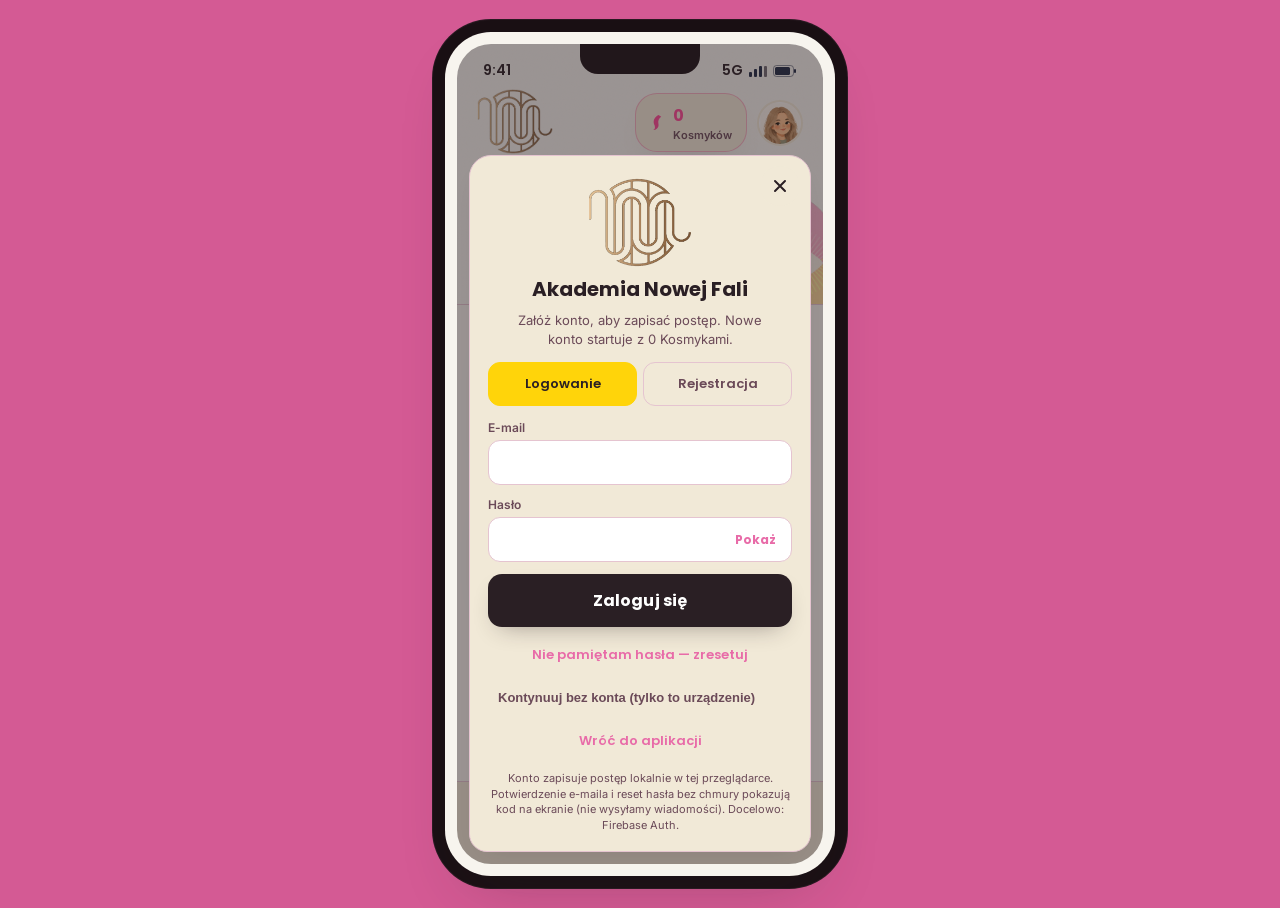
==== commit c58aece9: "feat: use illustrated avatar sheet for profile picker Slice the uploaded 3x4 avatar sheet into 12 sq" ====
--- a/index.html
+++ b/index.html
@@ -496,7 +496,7 @@
           <h3 id="avatarPickerTitle">Wybierz avatar</h3>
           <button type="button" class="btn btn-ghost" id="avatarPickerClose">Zamknij</button>
         </div>
-        <p class="avatar-picker-note">Zestaw gotowych awatarów — bez wgrywania zdjęć.</p>
+        <p class="avatar-picker-note">Wybierz ilustrację — bez wgrywania własnych zdjęć.</p>
         <div class="avatar-picker-grid" id="avatarPickerGrid"></div>
       </div>
     </div>
--- a/css/styles.css
+++ b/css/styles.css
@@ -139,6 +139,8 @@
 .kosmyk-pill .num{font-family:'Poppins';font-weight:700;font-size:16px;color:var(--pink-hot);}
 .kosmyk-pill .lbl{font-size:11px;color:var(--muted);font-weight:600;}
 .avatar{width:46px;height:46px;border-radius:50%;background:var(--plum-tint);display:flex;align-items:center;justify-content:center;overflow:hidden;flex-shrink:0;border:2px solid var(--card);box-shadow:var(--shadow-soft);cursor:pointer;padding:0;}
+.avatar-img{width:100%;height:100%;object-fit:cover;object-position:center top;display:block;pointer-events:none;}
+.avatar .avatar-img,.profile-avatar .avatar-img,.avatar-pick .avatar-img{border-radius:50%;}
 
 .stats{display:grid;grid-template-columns:1fr 1fr;gap:12px;margin-bottom:22px;}
 .stat-card{background:var(--card);border-radius:var(--radius);padding:15px 16px;border:1.5px solid var(--line);box-shadow:var(--shadow-soft);}
@@ -496,8 +498,9 @@
 .avatar-picker-note{font-size:13px;color:var(--ink-muted);margin:0 0 12px;line-height:1.4;}
 .avatar-picker-grid{display:grid;grid-template-columns:repeat(4,1fr);gap:10px;}
 .avatar-pick{
-  aspect-ratio:1;border-radius:50%;border:2px solid transparent;cursor:pointer;padding:0;
+  aspect-ratio:1;border-radius:50%;border:2.5px solid transparent;cursor:pointer;padding:0;
   display:flex;align-items:center;justify-content:center;box-shadow:var(--shadow-soft);
+  background:#F7F1EA;overflow:hidden;
 }
 .avatar-pick.is-selected{border-color:var(--coral);box-shadow:0 0 0 3px rgba(230,82,152,.22);}
 
@@ -789,11 +792,18 @@
 }
 .admin-pass-note{font-size:13px;line-height:1.45;color:var(--ink-muted);margin:0 0 14px;}
 .admin-pass-label{display:block;font-size:12px;font-weight:600;color:var(--olive);margin-bottom:5px;}
+.admin-pass-wrap{position:relative;display:flex;align-items:center;margin-bottom:8px;}
 .admin-pass-input{
-  width:100%;border:1.5px solid var(--line);border-radius:12px;padding:12px 14px;font-size:15px;
-  font-family:'Inter';background:#fff;color:var(--ink);min-height:44px;box-sizing:border-box;margin-bottom:8px;
+  width:100%;border:1.5px solid var(--line);border-radius:12px;padding:12px 72px 12px 14px;font-size:15px;
+  font-family:'Inter';background:#fff;color:var(--ink);min-height:44px;box-sizing:border-box;margin-bottom:0;
 }
 .admin-pass-input:focus{outline:2px solid var(--mustard);outline-offset:1px;border-color:var(--mustard);}
+.admin-pass-peek{
+  position:absolute;right:8px;top:50%;transform:translateY(-50%);
+  border:none;background:transparent;color:var(--magenta);font-size:12px;font-weight:700;
+  font-family:'Poppins',sans-serif;cursor:pointer;padding:6px 8px;min-height:36px;
+}
+.admin-pass-peek:hover{text-decoration:underline;}
 .admin-pass-error{font-size:13px;color:#B83A52;font-weight:600;margin:0 0 10px;}
 .admin-pass-actions{display:flex;gap:8px;justify-content:flex-end;margin-top:8px;}
 .admin-pass-actions .btn{flex:1;min-height:44px;}
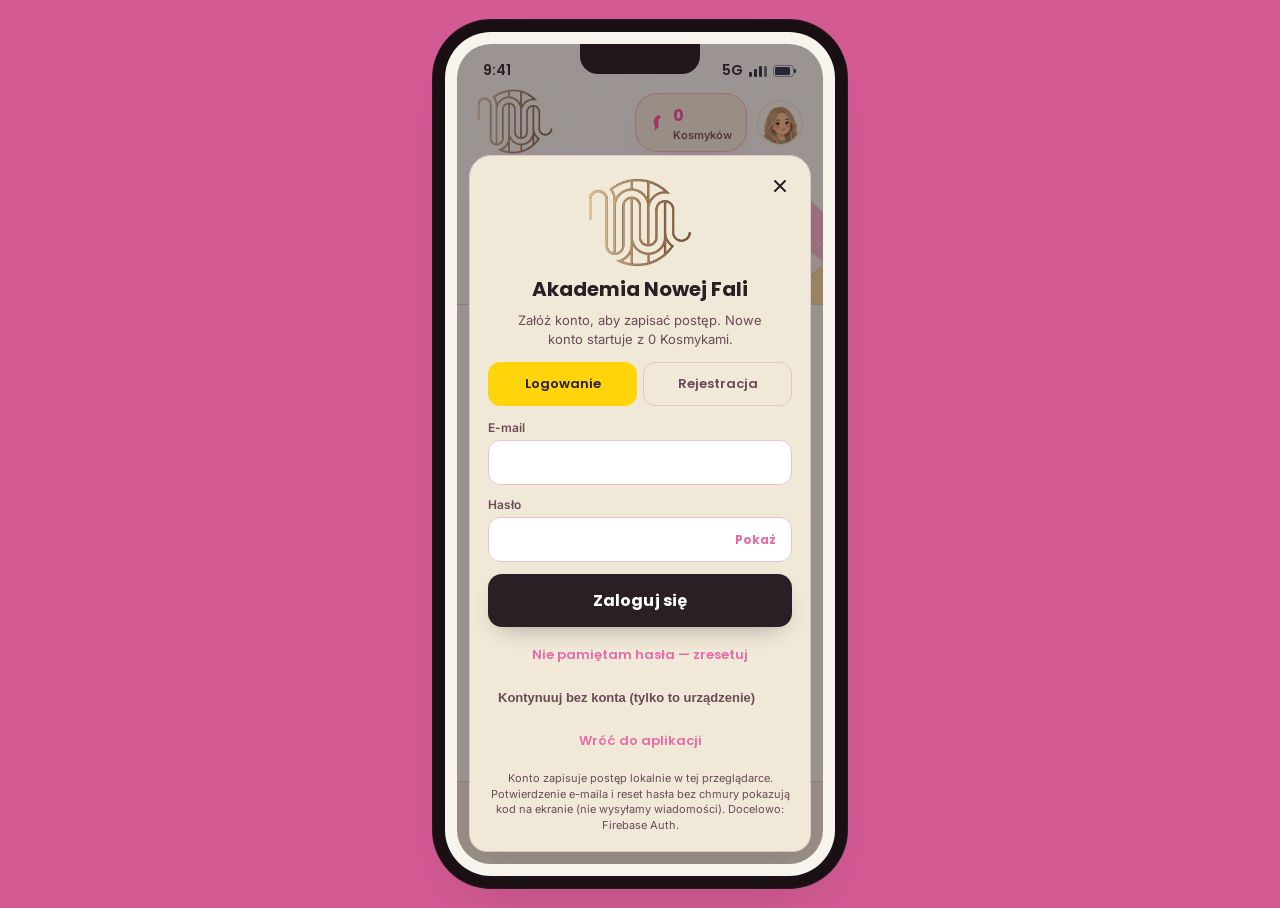
==== commit 875c6c71: "fix: center profile logo and keep eye motif clear of it Move the Nowa Fala mark to the middle of the" ====
--- a/index.html
+++ b/index.html
@@ -211,10 +211,10 @@
       <div class="view-scroll">
         <div class="profile-hero editorial-grain">
           <div class="profile-hero-eye" aria-hidden="true">
-            <img src="assets/images/eye-motif-brand.png" alt="" width="96" height="144" decoding="async">
-          </div>
-          <div class="profile-hero-logo" aria-hidden="true">
-            <img src="assets/images/nf-logo-gold.png" alt="" width="56" height="48" decoding="async">
+            <img src="assets/images/eye-motif-brand.png" alt="" width="88" height="132" decoding="async">
+          </div>
+          <div class="profile-hero-logo">
+            <img src="assets/images/nf-logo-gold.png" alt="Nowa Fala" width="72" height="62" decoding="async">
           </div>
           <div class="profile-hero-arc" aria-hidden="true"></div>
           <div class="subpage-head profile-head">
@@ -481,13 +481,18 @@
     </div>
 
     <!-- ADMIN: lista kont -->
-    <div class="admin-users-sheet" id="adminUsersSheet" hidden>
-      <div class="admin-users-head">
-        <h3>Konta uczennic</h3>
-        <button type="button" class="btn btn-ghost" id="adminUsersClose">Zamknij</button>
-      </div>
-      <p class="auth-note" style="text-align:left;margin:0">Widoczne tylko po odblokowaniu trybu administratora hasłem. Dane z tego urządzenia.</p>
-      <ul class="admin-users-list" id="adminUsersList"></ul>
+    <div class="admin-users-sheet" id="adminUsersSheet" hidden role="dialog" aria-modal="true" aria-labelledby="adminUsersTitle">
+      <div class="admin-users-card">
+        <div class="admin-users-head">
+          <h3 id="adminUsersTitle">Konta uczennic</h3>
+          <button type="button" class="close admin-users-x" id="adminUsersClose" aria-label="Zamknij listę kont">
+            <svg width="14" height="14" viewBox="0 0 14 14" aria-hidden="true"><path d="M2 2l10 10M12 2L2 12" fill="none" stroke="currentColor" stroke-width="2" stroke-linecap="round"/></svg>
+          </button>
+        </div>
+        <p class="auth-note" style="text-align:left;margin:0">Widoczne tylko po odblokowaniu trybu administratora hasłem. Dane z tego urządzenia.</p>
+        <ul class="admin-users-list" id="adminUsersList"></ul>
+        <button type="button" class="btn btn-primary admin-users-done" id="adminUsersDone">Wróć</button>
+      </div>
     </div>
 
     <div class="avatar-picker-sheet" id="avatarPickerSheet" hidden>
--- a/css/styles.css
+++ b/css/styles.css
@@ -441,21 +441,27 @@
   position:relative;overflow:hidden;padding-bottom:8px;border-bottom:1px solid var(--line);
   background:linear-gradient(160deg,var(--peach) 0%,var(--pink-soft) 48%,var(--cream) 100%);
 }
+/* Logo wyśrodkowane — osobna warstwa nad okiem, bez nachodzenia */
 .profile-hero-logo{
-  position:absolute;top:44px;right:18px;width:56px;z-index:1;pointer-events:none;
+  position:relative;z-index:2;
+  width:72px;margin:48px auto 4px;pointer-events:none;
 }
 .profile-hero-logo img{width:100%;height:auto;display:block;}
-.profile-hero-eye{position:absolute;top:28px;right:-8px;width:96px;opacity:.28;pointer-events:none;}
+/* Oko jako akcent z prawej, poniżej logo (jak na Home) */
+.profile-hero-eye{
+  position:absolute;top:118px;right:-12px;width:88px;opacity:.28;pointer-events:none;z-index:0;
+}
 .profile-hero-eye img,.profile-hero-eye svg{width:100%;height:auto;display:block;}
 .profile-hero-arc{position:absolute;bottom:-36px;left:-10%;width:120%;height:72px;background:var(--bg);border-radius:50% 50% 0 0;}
 .profile-hero::before{
   content:'';position:absolute;width:120px;height:120px;border-radius:50%;
   top:-30px;left:-40px;background:var(--mustard);opacity:.22;pointer-events:none;
 }
-.profile-head{position:relative;z-index:1;padding-right:78px;}
+.profile-head{position:relative;z-index:1;padding-top:8px;padding-right:20px;text-align:center;}
 .subpage-head{padding:52px 20px 16px;position:relative;}
 .subpage-head h2{font-family:'Poppins';font-weight:700;font-size:26px;color:var(--navy);letter-spacing:-.02em;}
 .subpage-head p{font-size:14px;color:var(--ink-muted);margin-top:4px;font-weight:500;}
+.profile-head.subpage-head{padding-top:8px;}
 
 .profile-card{background:var(--card);border:1.5px solid var(--line);border-radius:var(--radius-lg);padding:26px 20px;text-align:center;margin-bottom:18px;box-shadow:var(--shadow-card);}
 .profile-card--main{border-color:rgba(217,123,148,.28);background:linear-gradient(180deg,#FFFCFA 0%,#FFF3EE 100%);}
@@ -558,6 +564,29 @@
 .qtext{font-family:'Poppins';font-weight:700;font-size:18px;line-height:1.32;margin-bottom:16px;color:var(--ink);letter-spacing:-.02em;overflow-wrap:anywhere;white-space:pre-line;}
 .qtext.compact{font-size:16px;line-height:1.34;}
 .score-summary{margin:14px 0 4px;padding:12px 14px;background:var(--card);border:1.5px solid var(--line);border-radius:var(--r-sm);text-align:center;}
+.module-review-note{
+  width:100%;text-align:left;background:var(--card);border:1.5px solid rgba(232,106,74,.28);
+  border-radius:var(--radius);padding:14px 16px;margin-bottom:12px;box-shadow:var(--shadow-soft);
+}
+.module-review-note--ok{border-color:rgba(143,168,122,.45);}
+.module-review-note-title{font-family:'Poppins';font-weight:700;font-size:15px;color:var(--navy);margin-bottom:4px;}
+.module-review-note-body{font-size:13px;line-height:1.45;color:var(--ink-muted);font-weight:500;}
+.module-review-step{align-items:stretch;text-align:left;}
+.module-review-step h1,.module-review-step .sub,.module-review-step .solved{text-align:center;}
+.module-review-list{display:flex;flex-direction:column;gap:12px;width:100%;margin:8px 0 16px;}
+.module-review-card{
+  background:var(--card);border:1.5px solid var(--line);border-radius:var(--radius);
+  padding:14px 16px;box-shadow:var(--shadow-soft);text-align:left;
+}
+.module-review-idx{font-size:11px;font-weight:700;letter-spacing:.6px;text-transform:uppercase;color:var(--olive);margin-bottom:6px;}
+.module-review-lesson{font-size:12px;font-weight:600;color:var(--muted);margin-bottom:8px;}
+.module-review-q{font-family:'Poppins';font-weight:600;font-size:15px;line-height:1.4;color:var(--navy);margin-bottom:10px;}
+.module-review-label{display:block;font-size:11px;font-weight:700;letter-spacing:.5px;text-transform:uppercase;color:var(--olive);margin-bottom:4px;}
+.module-review-answer{margin-bottom:10px;padding:10px 12px;border-radius:12px;background:var(--mint);border:1px solid rgba(143,168,122,.35);}
+.module-review-answer-text{font-size:14px;line-height:1.45;color:var(--navy);font-weight:600;}
+.module-review-why{padding:10px 12px;border-radius:12px;background:#FFF8F2;border:1px solid var(--line);}
+.module-review-why-text{font-size:13px;line-height:1.5;color:var(--ink-muted);font-weight:500;}
+.module-review-step .done-btns{width:100%;}
 .score-line{font-family:'Poppins';font-weight:700;font-size:16px;color:var(--navy);line-height:1.35;}
 .score-line--pct{font-size:14px;font-weight:600;color:var(--olive);margin-top:4px;}
 .case-tag{font-size:10px;font-weight:700;letter-spacing:1.1px;text-transform:uppercase;color:var(--olive);margin-bottom:10px;}
@@ -971,13 +1000,20 @@
 .profile-account-actions{display:flex;flex-direction:column;gap:8px;}
 
 .admin-users-sheet{
-  position:absolute;inset:12px;z-index:85;background:var(--card);border-radius:16px;
-  border:1.5px solid var(--line);box-shadow:var(--shadow-card);padding:14px;overflow:auto;
-  display:flex;flex-direction:column;gap:10px;
+  position:absolute;inset:0;z-index:130;display:flex;align-items:center;justify-content:center;
+  background:rgba(42,31,36,.45);padding:max(52px, calc(12px + env(safe-area-inset-top,0px))) 14px max(14px, env(safe-area-inset-bottom,0px));
+  box-sizing:border-box;
 }
 .admin-users-sheet[hidden]{display:none!important;}
+.admin-users-card{
+  width:100%;max-width:420px;max-height:min(78dvh,640px);overflow:auto;
+  background:var(--card);border-radius:16px;border:1.5px solid var(--line);
+  box-shadow:var(--shadow-card);padding:14px 14px 16px;display:flex;flex-direction:column;gap:10px;
+}
 .admin-users-head{display:flex;justify-content:space-between;align-items:center;gap:8px;}
 .admin-users-head h3{font-family:'Poppins';font-weight:700;font-size:15px;color:var(--navy);margin:0;}
+.admin-users-x{flex-shrink:0;color:var(--navy);}
+.admin-users-done{margin-top:4px;}
 .admin-users-list{list-style:none;margin:0;padding:0;display:flex;flex-direction:column;gap:8px;}
 .admin-users-list li{
   background:var(--cream);border:1px solid var(--line);border-radius:12px;padding:10px 12px;font-size:12px;line-height:1.4;
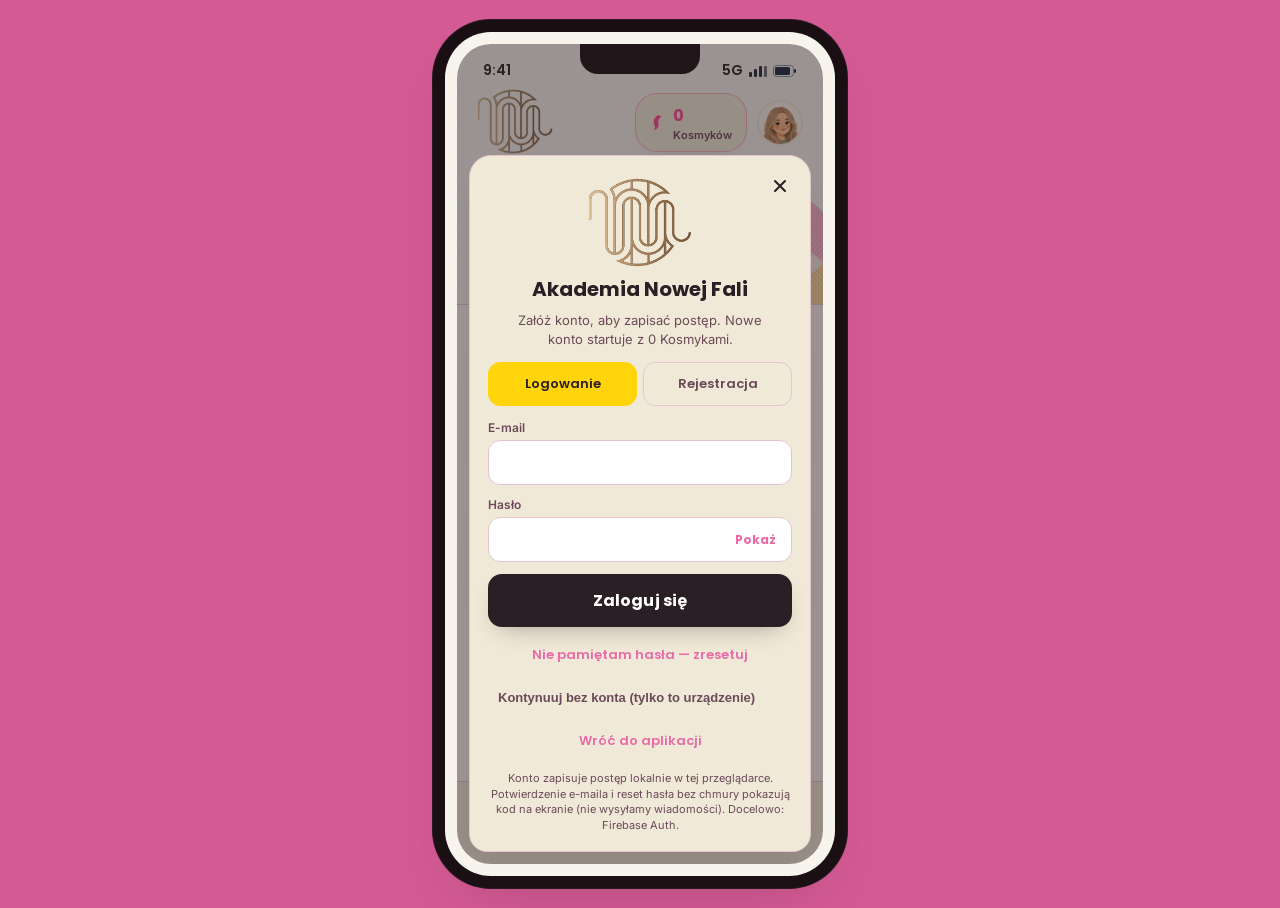
==== commit 0f0d8a74: "copy: simplify home greeting to Witaj with a heart Remove the Uczennico name from the home hello lin" ====
--- a/index.html
+++ b/index.html
@@ -74,7 +74,7 @@
             </div>
             <div class="header">
               <div class="greet">
-                <div class="hello">Cześć, <span id="homeUserLabel">Uczennico</span></div>
+                <div class="hello">Witaj <span class="hello-heart" aria-hidden="true">♥</span></div>
                 <div class="sub">Gotowa na dzisiejszą falę?</div>
               </div>
             </div>
--- a/css/styles.css
+++ b/css/styles.css
@@ -134,6 +134,7 @@
   margin-top:4px;
 }
 .greet .hello{font-family:'Poppins';font-weight:700;font-size:26px;color:var(--navy);line-height:1.08;letter-spacing:-.02em;}
+.greet .hello-heart{color:var(--coral);font-weight:700;margin-left:2px;}
 .greet .sub{font-size:14px;color:var(--ink-muted);margin-top:5px;font-weight:500;}
 .kosmyk-pill{display:flex;align-items:center;gap:7px;background:var(--card);border:1.5px solid rgba(255,71,148,.35);padding:9px 14px 9px 11px;border-radius:22px;box-shadow:var(--shadow-soft);}
 .kosmyk-pill .num{font-family:'Poppins';font-weight:700;font-size:16px;color:var(--pink-hot);}
@@ -267,14 +268,14 @@
 .gab-badges{display:flex;align-items:center;}
 .gab-badges .b{width:40px;height:40px;border-radius:50%;border:2px solid var(--card);display:flex;align-items:center;justify-content:center;margin-left:-10px;box-shadow:var(--shadow-soft);background:var(--mint);color:var(--olive);}
 .gab-badges .b:first-child{margin-left:0;}
-.gab-badge-mini{padding:8px;color:var(--navy);}
-.gab-badge-mini svg{width:18px;height:18px;display:block;}
-.gab-badge-mini.accent-coral{background:#F8D5C8;color:var(--coral);}
-.gab-badge-mini.accent-mustard{background:#F5E3B8;color:#B8860B;}
-.gab-badge-mini.accent-sage{background:var(--mint);color:var(--olive);}
-.gab-badge-mini.accent-olive{background:#E2E8D4;color:var(--olive);}
-.gab-badge-mini.accent-dusty{background:#F0C4CE;color:#A85A72;}
-.gab-badge-mini.accent-navy{background:#D8DEEA;color:var(--navy);}
+.gab-badge-mini{padding:6px;color:var(--navy);background:radial-gradient(circle at 30% 25%,#FFFBF5 0%,#F3E7DC 70%);}
+.gab-badge-mini svg{width:22px;height:22px;display:block;}
+.gab-badge-mini.accent-coral{background:radial-gradient(circle at 30% 25%,#FFF5F0 0%,#F8D5C8 70%);}
+.gab-badge-mini.accent-mustard{background:radial-gradient(circle at 30% 25%,#FFF8E7 0%,#F5E3B8 70%);}
+.gab-badge-mini.accent-sage{background:radial-gradient(circle at 30% 25%,#F5FAF0 0%,#DCE8D0 70%);}
+.gab-badge-mini.accent-olive{background:radial-gradient(circle at 30% 25%,#F2F5EA 0%,#E2E8D4 70%);}
+.gab-badge-mini.accent-dusty{background:radial-gradient(circle at 30% 25%,#FFF0F4 0%,#F0C4CE 70%);}
+.gab-badge-mini.accent-navy{background:radial-gradient(circle at 30% 25%,#F2F5FB 0%,#D8DEEA 70%);}
 .gab-txt{flex:1;min-width:0;}
 .gab-txt .t{font-family:'Poppins';font-weight:700;font-size:14px;color:var(--navy);}
 .gab-txt .s{font-size:12px;color:var(--muted);margin-top:2px;overflow-wrap:anywhere;}
@@ -330,32 +331,38 @@
   transition:transform .18s ease, box-shadow .18s ease, border-color .18s ease;
 }
 .gab-badge-card.is-earned{
-  background:var(--card);
-  box-shadow:inset 0 1px 0 rgba(255,255,255,.65), var(--shadow-soft);
+  background:linear-gradient(165deg,#FFFCFA 0%,#FFF6EE 100%);
+  box-shadow:inset 0 1px 0 rgba(255,255,255,.75), 0 8px 22px -14px rgba(232,106,74,.35), var(--shadow-soft);
+  border-color:rgba(232,193,90,.45);
 }
 .gab-badge-card.is-earned::after{
   content:'';position:absolute;inset:0;border-radius:inherit;pointer-events:none;
-  box-shadow:inset 0 1px 0 rgba(255,255,255,.55);
+  box-shadow:inset 0 1px 0 rgba(255,255,255,.65);
   opacity:.95;
 }
 .gab-badge-card.is-locked{opacity:.78;}
-.gab-badge-card.is-locked .gab-badge-media{opacity:.45;filter:grayscale(.35);}
+.gab-badge-card.is-locked .gab-badge-media{opacity:.5;filter:grayscale(.25) saturate(.7);}
 .gab-badge-tag{
   position:absolute;top:8px;right:8px;z-index:1;
   font-size:9px;font-weight:700;letter-spacing:.05em;text-transform:uppercase;
   color:var(--olive);background:var(--mint);padding:3px 7px;border-radius:999px;
 }
 .gab-badge-media{
-  width:44px;height:44px;border-radius:50%;display:flex;align-items:center;justify-content:center;
-  background:var(--mint);color:var(--olive);flex-shrink:0;
-}
-.gab-badge-media svg{width:24px;height:24px;}
-.gab-badge-card.accent-coral .gab-badge-media{background:#F8D5C8;color:var(--coral);}
-.gab-badge-card.accent-mustard .gab-badge-media{background:#F5E3B8;color:#9A6B10;}
-.gab-badge-card.accent-sage .gab-badge-media{background:var(--mint);color:var(--olive);}
-.gab-badge-card.accent-olive .gab-badge-media{background:#E2E8D4;color:var(--olive);}
-.gab-badge-card.accent-dusty .gab-badge-media{background:#F0C4CE;color:#A85A72;}
-.gab-badge-card.accent-navy .gab-badge-media{background:#D8DEEA;color:var(--navy);}
+  width:52px;height:52px;border-radius:50%;display:flex;align-items:center;justify-content:center;
+  background:radial-gradient(circle at 32% 28%,#FFFBF5 0%,#F0E4D6 72%);
+  box-shadow:inset 0 1px 0 rgba(255,255,255,.85), 0 4px 10px -6px rgba(42,31,36,.28);
+  flex-shrink:0;
+}
+.gab-badge-media svg{width:34px;height:34px;display:block;filter:drop-shadow(0 1px 1px rgba(42,31,36,.18));}
+.gab-badge-card.is-earned .gab-badge-media{
+  box-shadow:inset 0 1px 0 rgba(255,255,255,.95), 0 0 0 2px rgba(232,193,90,.28), 0 6px 14px -6px rgba(232,106,74,.35);
+}
+.gab-badge-card.accent-coral .gab-badge-media{background:radial-gradient(circle at 30% 25%,#FFF8F4 0%,#F8D5C8 70%);}
+.gab-badge-card.accent-mustard .gab-badge-media{background:radial-gradient(circle at 30% 25%,#FFF9EB 0%,#F5E3B8 70%);}
+.gab-badge-card.accent-sage .gab-badge-media{background:radial-gradient(circle at 30% 25%,#F7FBF3 0%,#DCE8D0 70%);}
+.gab-badge-card.accent-olive .gab-badge-media{background:radial-gradient(circle at 30% 25%,#F4F7EC 0%,#E2E8D4 70%);}
+.gab-badge-card.accent-dusty .gab-badge-media{background:radial-gradient(circle at 30% 25%,#FFF3F6 0%,#F0C4CE 70%);}
+.gab-badge-card.accent-navy .gab-badge-media{background:radial-gradient(circle at 30% 25%,#F4F7FC 0%,#D8DEEA 70%);}
 .gab-badge-name{font-family:'Poppins';font-weight:700;font-size:13px;line-height:1.25;color:var(--navy);overflow-wrap:anywhere;}
 .gab-badge-desc{font-size:11px;line-height:1.4;color:var(--ink-muted);overflow-wrap:anywhere;}
 
@@ -365,16 +372,17 @@
   background:var(--card);border:1.5px solid var(--line);border-radius:var(--r-sm);box-shadow:var(--shadow-soft);
 }
 .gab-goal-sym{
-  width:40px;height:40px;border-radius:50%;flex-shrink:0;display:flex;align-items:center;justify-content:center;
-  background:var(--mint);color:var(--olive);
-}
-.gab-goal-sym svg{width:20px;height:20px;}
-.gab-goal-sym.accent-coral{background:#F8D5C8;color:var(--coral);}
-.gab-goal-sym.accent-mustard{background:#F5E3B8;color:#9A6B10;}
-.gab-goal-sym.accent-sage{background:var(--mint);color:var(--olive);}
-.gab-goal-sym.accent-olive{background:#E2E8D4;color:var(--olive);}
-.gab-goal-sym.accent-dusty{background:#F0C4CE;color:#A85A72;}
-.gab-goal-sym.accent-navy{background:#D8DEEA;color:var(--navy);}
+  width:46px;height:46px;border-radius:50%;flex-shrink:0;display:flex;align-items:center;justify-content:center;
+  background:radial-gradient(circle at 30% 25%,#FFFBF5 0%,#F0E4D6 72%);
+  box-shadow:inset 0 1px 0 rgba(255,255,255,.85);
+}
+.gab-goal-sym svg{width:28px;height:28px;display:block;}
+.gab-goal-sym.accent-coral{background:radial-gradient(circle at 30% 25%,#FFF8F4 0%,#F8D5C8 70%);}
+.gab-goal-sym.accent-mustard{background:radial-gradient(circle at 30% 25%,#FFF9EB 0%,#F5E3B8 70%);}
+.gab-goal-sym.accent-sage{background:radial-gradient(circle at 30% 25%,#F7FBF3 0%,#DCE8D0 70%);}
+.gab-goal-sym.accent-olive{background:radial-gradient(circle at 30% 25%,#F4F7EC 0%,#E2E8D4 70%);}
+.gab-goal-sym.accent-dusty{background:radial-gradient(circle at 30% 25%,#FFF3F6 0%,#F0C4CE 70%);}
+.gab-goal-sym.accent-navy{background:radial-gradient(circle at 30% 25%,#F4F7FC 0%,#D8DEEA 70%);}
 .gab-goal-name{font-family:'Poppins';font-weight:700;font-size:13px;color:var(--navy);}
 .gab-goal-hint{font-size:12px;line-height:1.4;color:var(--ink-muted);margin-top:2px;overflow-wrap:anywhere;}
 
@@ -396,15 +404,24 @@
 
 .badge-modal-sheet{text-align:center;max-width:min(340px,100%);}
 .badge-modal-symbol{
-  width:64px;height:64px;border-radius:50%;margin:0 auto 12px;display:flex;align-items:center;justify-content:center;
-  background:var(--mint);color:var(--olive);
-}
-.badge-modal-symbol svg{width:34px;height:34px;}
-.badge-modal-symbol.accent-coral{background:#F8D5C8;color:var(--coral);}
-.badge-modal-symbol.accent-mustard{background:#F5E3B8;color:#9A6B10;}
-.badge-modal-symbol.accent-dusty{background:#F0C4CE;color:#A85A72;}
-.badge-modal-symbol.accent-navy{background:#D8DEEA;color:var(--navy);}
+  width:84px;height:84px;border-radius:50%;margin:0 auto 12px;display:flex;align-items:center;justify-content:center;
+  background:radial-gradient(circle at 30% 25%,#FFFBF5 0%,#F0E4D6 72%);
+  box-shadow:inset 0 1px 0 rgba(255,255,255,.9), 0 8px 20px -10px rgba(42,31,36,.35);
+}
+.badge-modal-symbol svg{width:52px;height:52px;display:block;filter:drop-shadow(0 2px 2px rgba(42,31,36,.16));}
+.badge-modal-symbol.accent-coral{background:radial-gradient(circle at 30% 25%,#FFF8F4 0%,#F8D5C8 70%);}
+.badge-modal-symbol.accent-mustard{background:radial-gradient(circle at 30% 25%,#FFF9EB 0%,#F5E3B8 70%);}
+.badge-modal-symbol.accent-sage{background:radial-gradient(circle at 30% 25%,#F7FBF3 0%,#DCE8D0 70%);}
+.badge-modal-symbol.accent-olive{background:radial-gradient(circle at 30% 25%,#F4F7EC 0%,#E2E8D4 70%);}
+.badge-modal-symbol.accent-dusty{background:radial-gradient(circle at 30% 25%,#FFF3F6 0%,#F0C4CE 70%);}
+.badge-modal-symbol.accent-navy{background:radial-gradient(circle at 30% 25%,#F4F7FC 0%,#D8DEEA 70%);}
+.badge-modal-symbol.is-earned{
+  box-shadow:inset 0 1px 0 rgba(255,255,255,.95), 0 0 0 3px rgba(232,193,90,.3), 0 10px 24px -10px rgba(232,106,74,.4);
+}
 .badge-modal-symbol.is-locked{opacity:.5;filter:grayscale(.3);}
+.badge-modal--earned .badge-modal-symbol{
+  box-shadow:inset 0 1px 0 rgba(255,255,255,.95), 0 0 0 3px rgba(232,193,90,.3), 0 10px 24px -10px rgba(232,106,74,.4);
+}
 .badge-modal-status{font-size:12px;font-weight:700;letter-spacing:.04em;text-transform:uppercase;color:var(--muted);margin-bottom:8px;}
 .badge-modal-status.is-earned{color:var(--olive);}
 .badge-modal-desc{font-size:14px;line-height:1.45;color:var(--ink-muted);margin-bottom:10px;}
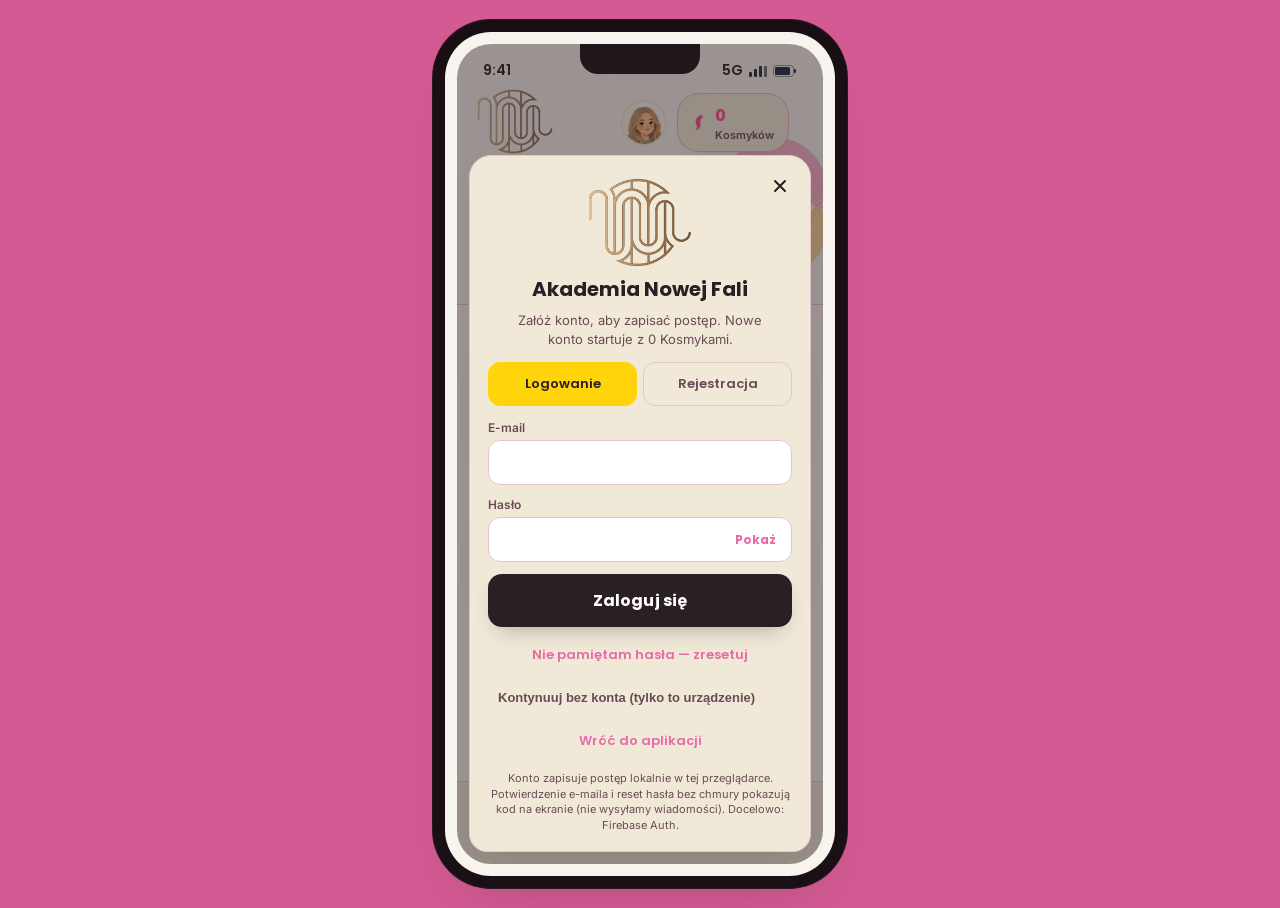
==== commit eb6cd6cc: "Home: avatar między logo a kosmykami Kolejność w topbarze: logo → avatar → licznik Kosmyków.  Co-aut" ====
--- a/index.html
+++ b/index.html
@@ -63,13 +63,13 @@
                 <img src="assets/images/nf-logo-gold.png" alt="Nowa Fala" width="76" height="65" decoding="async">
               </div>
               <div class="header-side">
+                <button class="avatar" id="homeAvatarBtn" type="button" aria-label="Profil" data-avatar-host data-avatar-size="30">
+                  <svg width="30" height="30" viewBox="0 0 30 30"><circle cx="15" cy="11" r="6" fill="#FF4794"/><path d="M4 27 Q15 17 26 27 Z" fill="#2A1F24"/></svg>
+                </button>
                 <div class="kosmyk-pill" aria-label="Kosmyki">
                   <svg width="19" height="19" viewBox="0 0 20 20" aria-hidden="true" focusable="false"><path d="M12 2 C7 5 6 9 8 13 C9 16 8 18 6 18 C10 18 13 15 12 11 C11.4 8.5 12.5 5.5 15 4 C14 3 13 2.4 12 2Z" fill="#FF4794"/></svg>
                   <div><div class="num" id="homeKosmyki">0</div><div class="lbl">Kosmyków</div></div>
                 </div>
-                <button class="avatar" id="homeAvatarBtn" type="button" aria-label="Profil" data-avatar-host data-avatar-size="30">
-                  <svg width="30" height="30" viewBox="0 0 30 30"><circle cx="15" cy="11" r="6" fill="#FF4794"/><path d="M4 27 Q15 17 26 27 Z" fill="#2A1F24"/></svg>
-                </button>
               </div>
             </div>
             <div class="header">
--- a/css/styles.css
+++ b/css/styles.css
@@ -105,8 +105,8 @@
   width:100%;height:auto;display:block;
 }
 .home-editorial-eye{
-  /* Start oka poniżej topbara (logo + Kosmyki/avatar) — bez nachodzenia */
-  position:absolute;top:148px;right:-14px;width:108px;height:auto;
+  /* Wyżej — w pełni widoczne przy prawej krawędzi, pod topbarem */
+  position:absolute;top:92px;right:-6px;width:108px;height:auto;
   pointer-events:none;z-index:1;opacity:.38;
 }
 .home-editorial-eye img{
@@ -131,7 +131,7 @@
 /* W jednym rzędzie z logo — całkowicie nad okiem, bez nachodzenia */
 .header-side{
   display:flex;align-items:center;gap:10px;flex-shrink:0;
-  margin-top:4px;
+  margin-top:4px;margin-right:14px;
 }
 .greet .hello{font-family:'Poppins';font-weight:700;font-size:26px;color:var(--navy);line-height:1.08;letter-spacing:-.02em;}
 .greet .hello-heart{color:var(--coral);font-weight:700;margin-left:2px;}
@@ -464,9 +464,9 @@
   width:72px;margin:48px auto 4px;pointer-events:none;
 }
 .profile-hero-logo img{width:100%;height:auto;display:block;}
-/* Oko jako akcent z prawej, poniżej logo (jak na Home) */
+/* Oko jako akcent z prawej — wyżej, żeby nie chowało się pod łukiem / overflow */
 .profile-hero-eye{
-  position:absolute;top:118px;right:-12px;width:88px;opacity:.28;pointer-events:none;z-index:0;
+  position:absolute;top:56px;right:-8px;width:88px;opacity:.32;pointer-events:none;z-index:0;
 }
 .profile-hero-eye img,.profile-hero-eye svg{width:100%;height:auto;display:block;}
 .profile-hero-arc{position:absolute;bottom:-36px;left:-10%;width:120%;height:72px;background:var(--bg);border-radius:50% 50% 0 0;}
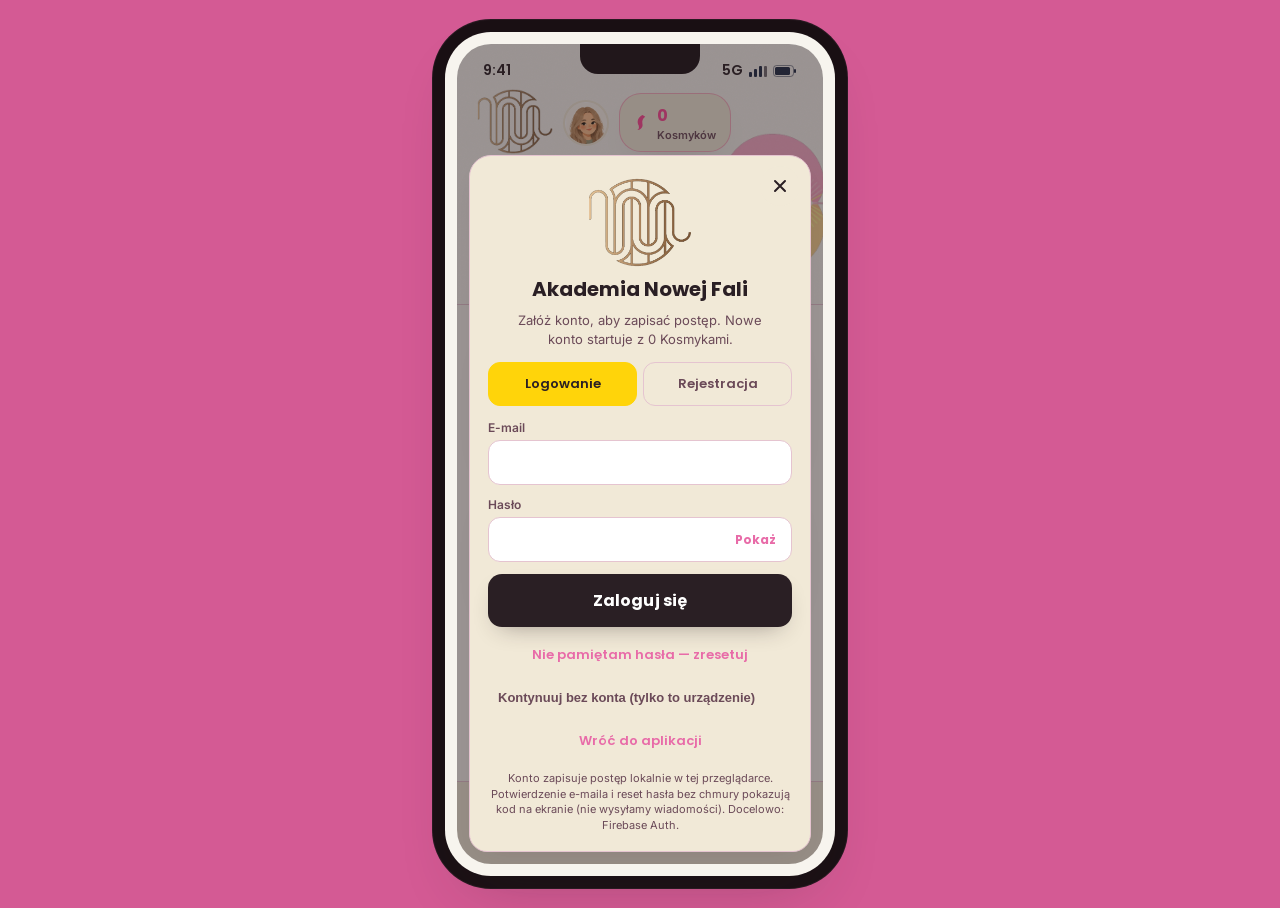
==== commit b5bb48e3: "Home: odsuń Kosmyki od oka + cache-bust CSS Avatar z licznikiem Kosmyków ma większy odstęp od prawej" ====
--- a/index.html
+++ b/index.html
@@ -7,7 +7,7 @@
 <link rel="preconnect" href="https://fonts.googleapis.com">
 <link rel="preconnect" href="https://fonts.gstatic.com" crossorigin>
 <link href="https://fonts.googleapis.com/css2?family=Poppins:wght@400;500;600;700&family=Inter:wght@400;500;600&display=swap" rel="stylesheet">
-<link rel="stylesheet" href="css/styles.css">
+<link rel="stylesheet" href="css/styles.css?v=20260723-home-eye">
 <script src="https://cdn.onesignal.com/sdks/web/v16/OneSignalSDK.page.js" defer></script>
 <script>
   window.OneSignalDeferred = window.OneSignalDeferred || [];
--- a/css/styles.css
+++ b/css/styles.css
@@ -105,9 +105,9 @@
   width:100%;height:auto;display:block;
 }
 .home-editorial-eye{
-  /* Wyżej — w pełni widoczne przy prawej krawędzi, pod topbarem */
-  position:absolute;top:92px;right:-6px;width:108px;height:auto;
-  pointer-events:none;z-index:1;opacity:.38;
+  /* Przy prawej krawędzi, obok topbara (avatar/Kosmyki są przesunięte w lewo) */
+  position:absolute;top:88px;right:-4px;width:108px;height:auto;
+  pointer-events:none;z-index:1;opacity:.42;
 }
 .home-editorial-eye img{
   width:100%;height:auto;display:block;
@@ -128,10 +128,10 @@
 .content-tight{padding-top:0;}
 
 .header{display:flex;justify-content:space-between;align-items:flex-start;margin:10px 0 0;gap:10px;}
-/* W jednym rzędzie z logo — całkowicie nad okiem, bez nachodzenia */
+/* W jednym rzędzie z logo — po lewej od oka, bez nachodzenia */
 .header-side{
   display:flex;align-items:center;gap:10px;flex-shrink:0;
-  margin-top:4px;margin-right:14px;
+  margin-top:4px;margin-right:108px;
 }
 .greet .hello{font-family:'Poppins';font-weight:700;font-size:26px;color:var(--navy);line-height:1.08;letter-spacing:-.02em;}
 .greet .hello-heart{color:var(--coral);font-weight:700;margin-left:2px;}
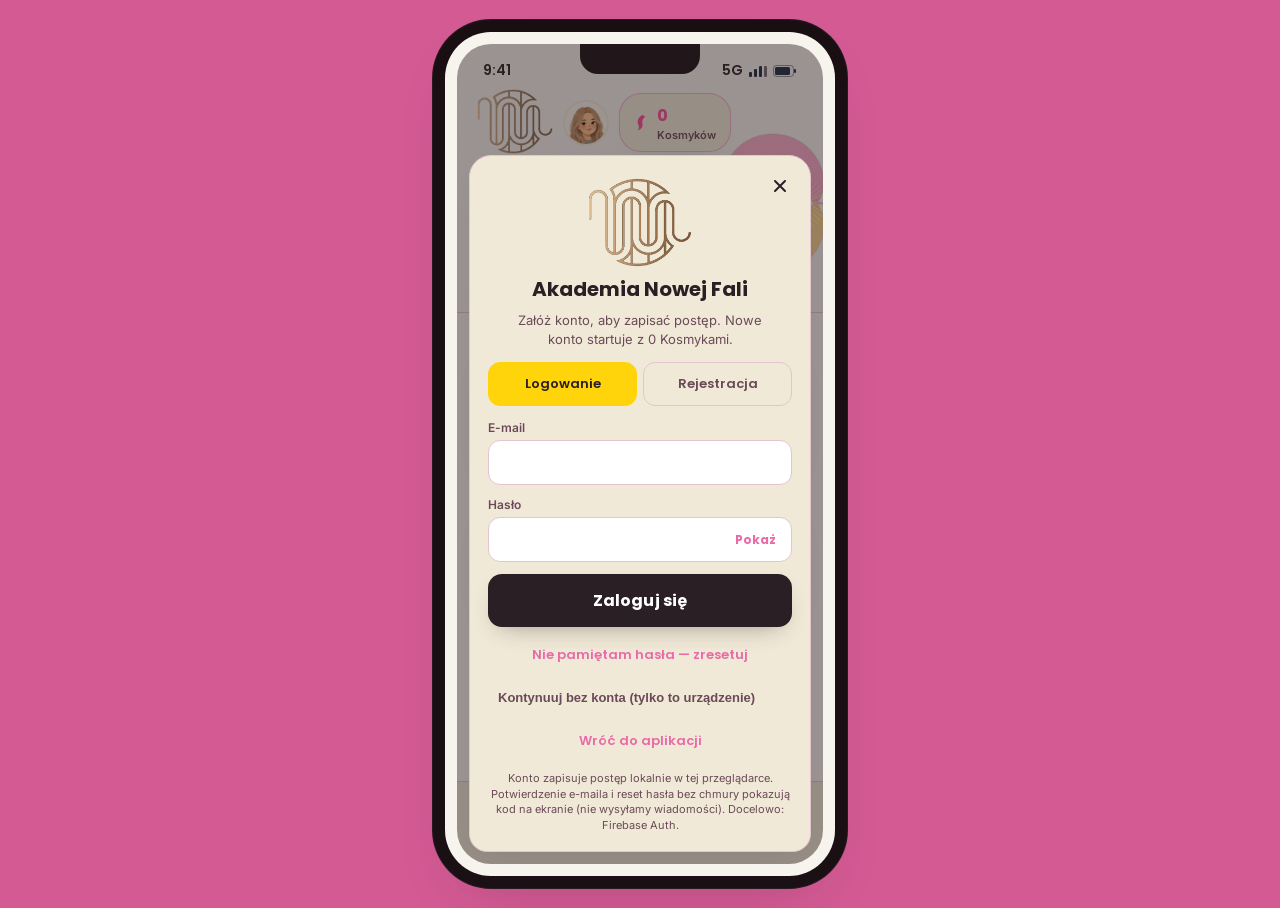
==== commit 4612c779: "Home: Witaj w brązie, złote serce, czcionka pod logo Powitanie w ciemnym brązie (Cormorant Garamond " ====
--- a/index.html
+++ b/index.html
@@ -6,8 +6,8 @@
 <title>Akademia Nowej Fali</title>
 <link rel="preconnect" href="https://fonts.googleapis.com">
 <link rel="preconnect" href="https://fonts.gstatic.com" crossorigin>
-<link href="https://fonts.googleapis.com/css2?family=Poppins:wght@400;500;600;700&family=Inter:wght@400;500;600&display=swap" rel="stylesheet">
-<link rel="stylesheet" href="css/styles.css?v=20260723-home-eye">
+<link href="https://fonts.googleapis.com/css2?family=Cormorant+Garamond:wght@600;700&family=Poppins:wght@400;500;600;700&family=Inter:wght@400;500;600&display=swap" rel="stylesheet">
+<link rel="stylesheet" href="css/styles.css?v=20260723-witaj-gold">
 <script src="https://cdn.onesignal.com/sdks/web/v16/OneSignalSDK.page.js" defer></script>
 <script>
   window.OneSignalDeferred = window.OneSignalDeferred || [];
--- a/css/styles.css
+++ b/css/styles.css
@@ -49,6 +49,8 @@
   --plum-tint:#F8D6E6;
   --red-tint:#F8D0E0;
   --gold-tint:#FFE9A0;
+  --brand-gold:#C8A880;
+  --brand-brown:#4A3226;
   --pink-soft:var(--color-pink-soft);
   --orange:var(--color-orange);
   --yellow:var(--color-mustard);
@@ -133,8 +135,11 @@
   display:flex;align-items:center;gap:10px;flex-shrink:0;
   margin-top:4px;margin-right:108px;
 }
-.greet .hello{font-family:'Poppins';font-weight:700;font-size:26px;color:var(--navy);line-height:1.08;letter-spacing:-.02em;}
-.greet .hello-heart{color:var(--coral);font-weight:700;margin-left:2px;}
+.greet .hello{
+  font-family:'Cormorant Garamond',Georgia,serif;font-weight:700;font-size:34px;
+  color:var(--brand-brown);line-height:1.08;letter-spacing:.01em;
+}
+.greet .hello-heart{color:var(--brand-gold);font-weight:700;margin-left:4px;}
 .greet .sub{font-size:14px;color:var(--ink-muted);margin-top:5px;font-weight:500;}
 .kosmyk-pill{display:flex;align-items:center;gap:7px;background:var(--card);border:1.5px solid rgba(255,71,148,.35);padding:9px 14px 9px 11px;border-radius:22px;box-shadow:var(--shadow-soft);}
 .kosmyk-pill .num{font-family:'Poppins';font-weight:700;font-size:16px;color:var(--pink-hot);}
